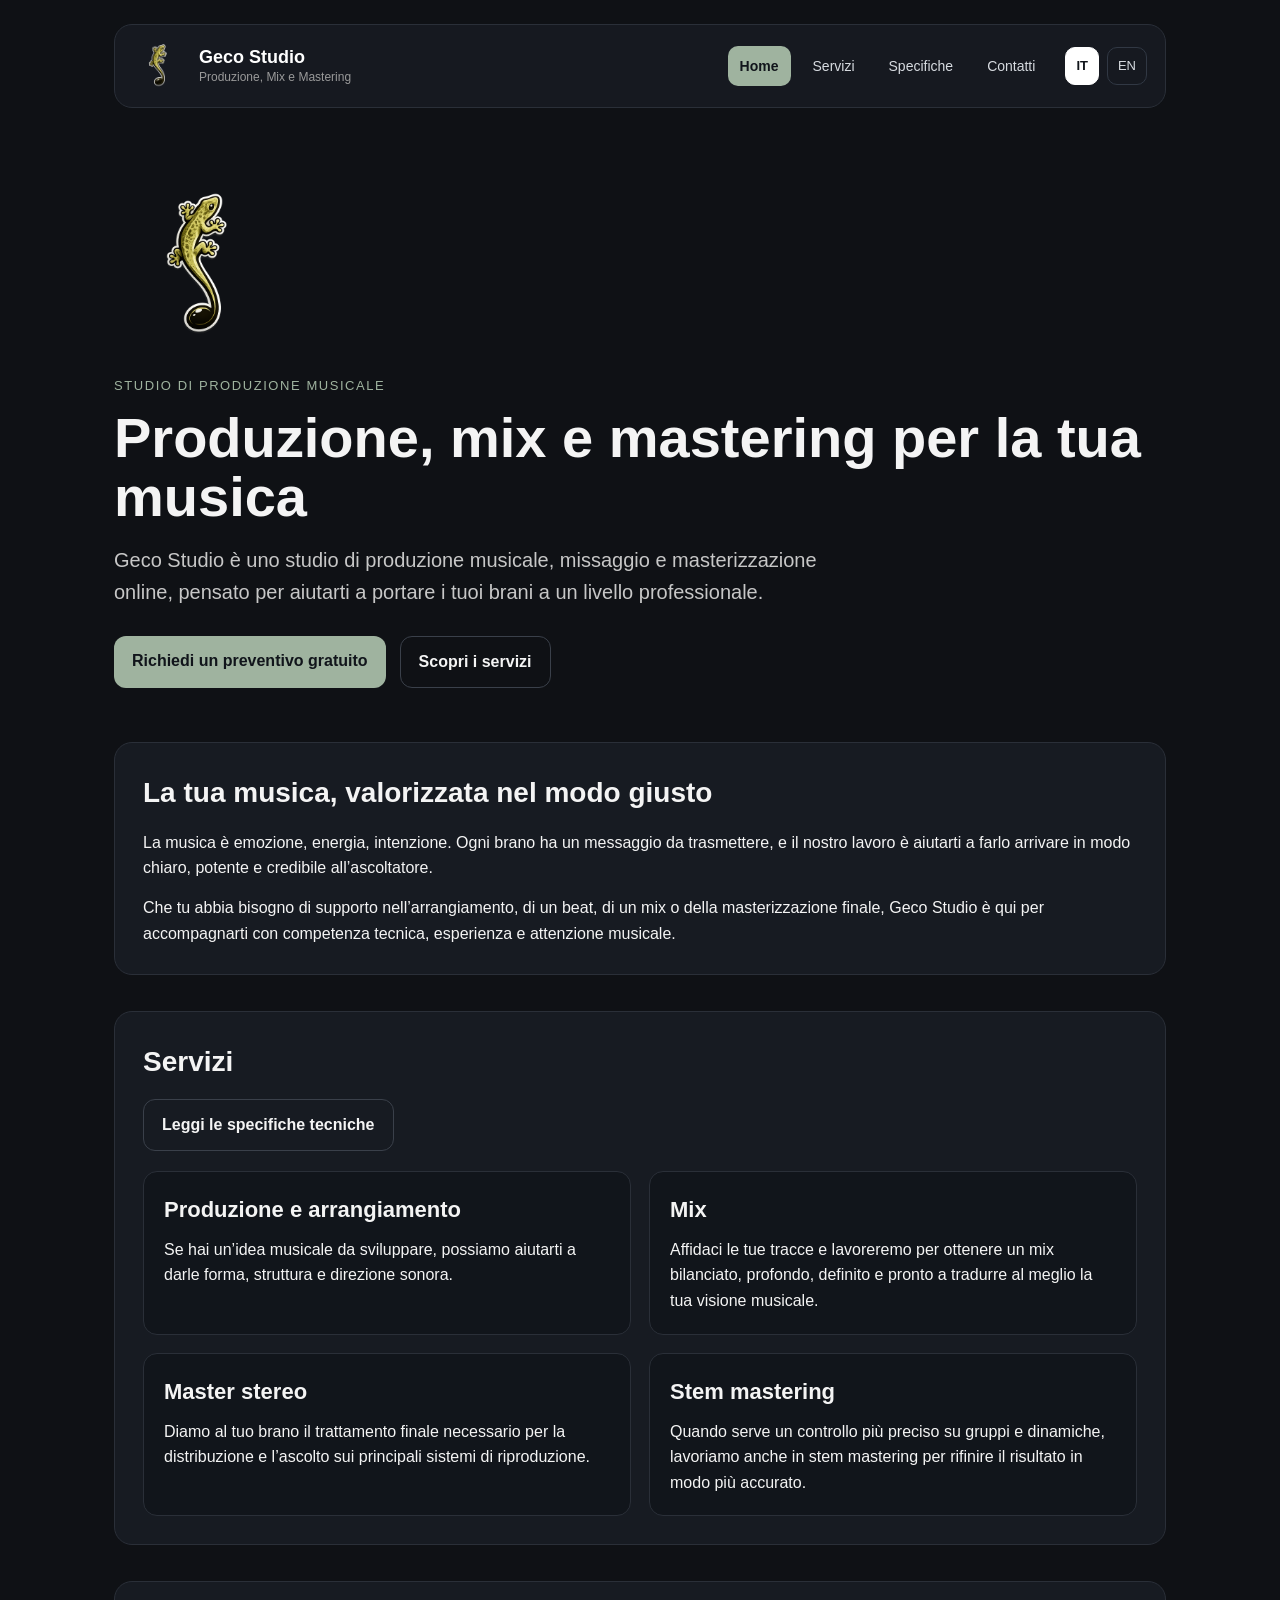
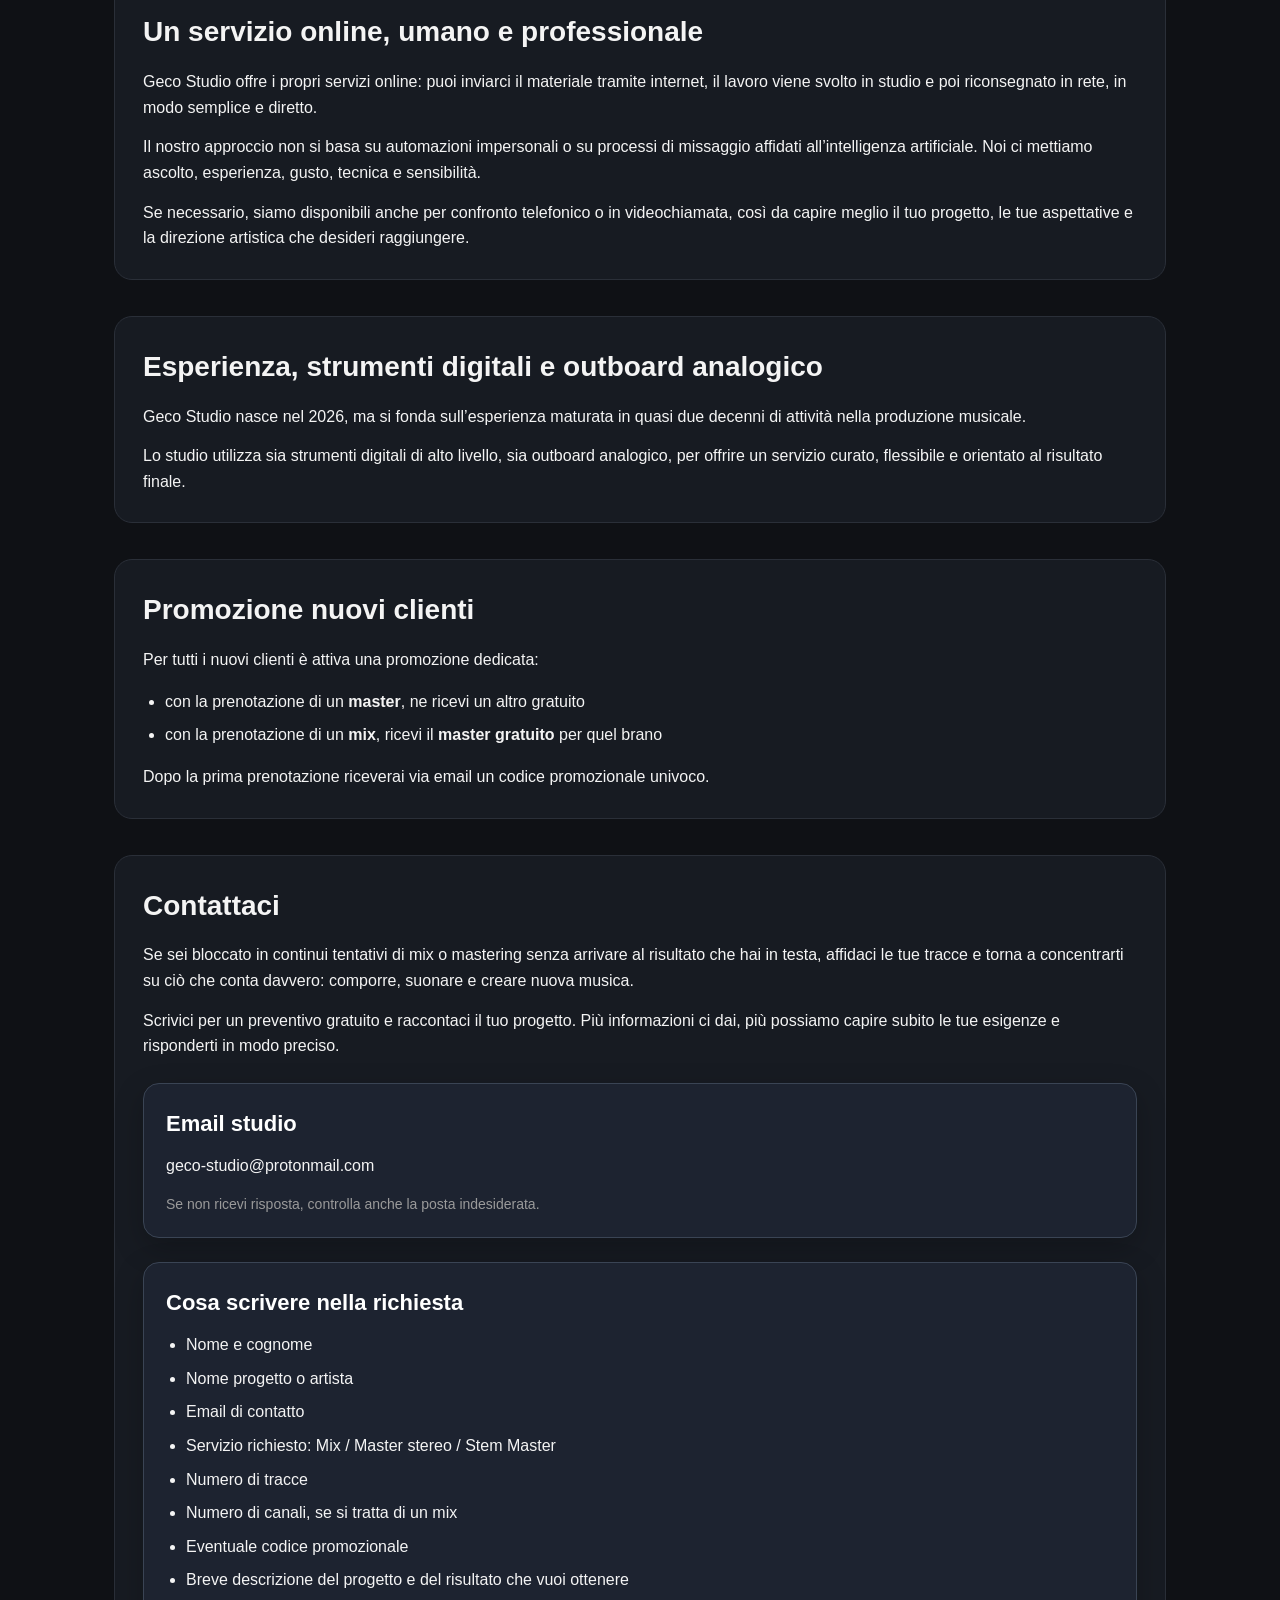
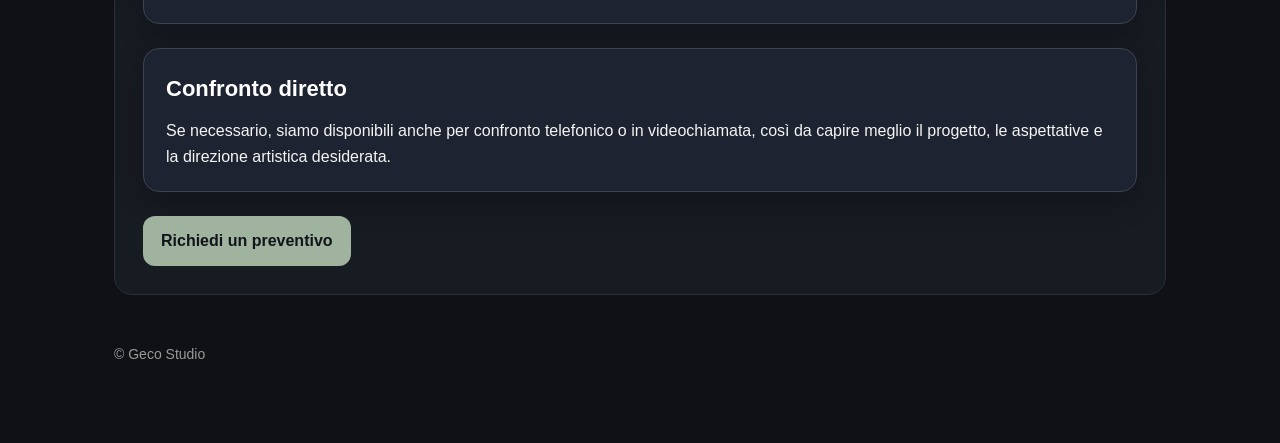
==== index.html @ 2e0013a9 "Refactor header and hero section in index.html" ====
<!DOCTYPE html>
<html lang="it">
<head>
  <meta charset="UTF-8">
  <meta name="viewport" content="width=device-width, initial-scale=1.0">
  <title>Geco Studio | Produzione, Mix e Mastering</title>
  <meta name="description" content="Geco Studio è uno studio di produzione musicale, mix e mastering online. Supporto professionale per artisti, producer e progetti audio.">
  <meta name="robots" content="index, follow">
  <link rel="stylesheet" href="style.css">
  <link rel="icon" type="image/png" href="images/favicon.png">
</head>
<body>
  <main class="wrap">
    <header class="site-header">
      <div class="topbar">
        <a href="index.html" class="brand">
          <img src="images/logo.png" alt="Logo Geco Studio" class="brand-logo">
          <div class="brand-text">
            <span class="brand-title">Geco Studio</span>
            <span class="brand-subtitle">Produzione, Mix e Mastering</span>
          </div>
        </a>

        <div class="nav-area">
          <nav class="main-nav">
            <a href="index.html" class="nav-link active">Home</a>
            <a href="servizi.html" class="nav-link">Servizi</a>
            <a href="specifiche.html" class="nav-link">Specifiche</a>
            <a href="index.html#contatti" class="nav-link">Contatti</a>
          </nav>

          <div class="lang-switch">
            <a href="index.html" class="lang-link active">IT</a>
            <a href="index-en.html" class="lang-link">EN</a>
          </div>
        </div>
      </div>
    </header>

    <section class="hero">
      <img src="images/logo.png" alt="Logo Geco Studio" class="logo">
      <p class="eyebrow">Studio di produzione musicale</p>
      <h1>Produzione, mix e mastering per la tua musica</h1>
      <p class="subtitle">
        Geco Studio è uno studio di produzione musicale, missaggio e masterizzazione online,
        pensato per aiutarti a portare i tuoi brani a un livello professionale.
      </p>

      <div class="hero-buttons">
        <a href="#contatti" class="button button-primary">Richiedi un preventivo gratuito</a>
        <a href="servizi.html" class="button button-secondary">Scopri i servizi</a>
      </div>
    </section>

    <section class="card">
      <h2>La tua musica, valorizzata nel modo giusto</h2>
      <p>
        La musica è emozione, energia, intenzione. Ogni brano ha un messaggio da trasmettere,
        e il nostro lavoro è aiutarti a farlo arrivare in modo chiaro, potente e credibile all’ascoltatore.
      </p>
      <p>
        Che tu abbia bisogno di supporto nell’arrangiamento, di un beat, di un mix o della masterizzazione finale,
        Geco Studio è qui per accompagnarti con competenza tecnica, esperienza e attenzione musicale.
      </p>
    </section>

    <section class="card" id="servizi">
      <h2>Servizi</h2>
      <p><a href="specifiche.html" class="button button-secondary">Leggi le specifiche tecniche</a></p>

      <div class="service-list">
        <div class="service-item">
          <h3>Produzione e arrangiamento</h3>
          <p>
            Se hai un’idea musicale da sviluppare, possiamo aiutarti a darle forma,
            struttura e direzione sonora.
          </p>
        </div>

        <div class="service-item">
          <h3>Mix</h3>
          <p>
            Affidaci le tue tracce e lavoreremo per ottenere un mix bilanciato, profondo,
            definito e pronto a tradurre al meglio la tua visione musicale.
          </p>
        </div>

        <div class="service-item">
          <h3>Master stereo</h3>
          <p>
            Diamo al tuo brano il trattamento finale necessario per la distribuzione
            e l’ascolto sui principali sistemi di riproduzione.
          </p>
        </div>

        <div class="service-item">
          <h3>Stem mastering</h3>
          <p>
            Quando serve un controllo più preciso su gruppi e dinamiche,
            lavoriamo anche in stem mastering per rifinire il risultato in modo più accurato.
          </p>
        </div>
      </div>
    </section>

    <section class="card">
      <h2>Un servizio online, umano e professionale</h2>
      <p>
        Geco Studio offre i propri servizi online: puoi inviarci il materiale tramite internet,
        il lavoro viene svolto in studio e poi riconsegnato in rete, in modo semplice e diretto.
      </p>
      <p>
        Il nostro approccio non si basa su automazioni impersonali o su processi di missaggio affidati
        all’intelligenza artificiale. Noi ci mettiamo ascolto, esperienza, gusto, tecnica e sensibilità.
      </p>
      <p>
        Se necessario, siamo disponibili anche per confronto telefonico o in videochiamata,
        così da capire meglio il tuo progetto, le tue aspettative e la direzione artistica che desideri raggiungere.
      </p>
    </section>

    <section class="card">
      <h2>Esperienza, strumenti digitali e outboard analogico</h2>
      <p>
        Geco Studio nasce nel 2026, ma si fonda sull’esperienza maturata in quasi due decenni
        di attività nella produzione musicale.
      </p>
      <p>
        Lo studio utilizza sia strumenti digitali di alto livello, sia outboard analogico,
        per offrire un servizio curato, flessibile e orientato al risultato finale.
      </p>
    </section>

    <section class="card promo">
      <h2>Promozione nuovi clienti</h2>
      <p>Per tutti i nuovi clienti è attiva una promozione dedicata:</p>
      <ul>
        <li>con la prenotazione di un <strong>master</strong>, ne ricevi un altro gratuito</li>
        <li>con la prenotazione di un <strong>mix</strong>, ricevi il <strong>master gratuito</strong> per quel brano</li>
      </ul>
      <p>Dopo la prima prenotazione riceverai via email un codice promozionale univoco.</p>
    </section>

    <section class="card" id="contatti">
      <h2>Contattaci</h2>

      <p>
        Se sei bloccato in continui tentativi di mix o mastering senza arrivare al risultato che hai in testa,
        affidaci le tue tracce e torna a concentrarti su ciò che conta davvero: comporre, suonare e creare nuova musica.
      </p>

      <p>
        Scrivici per un preventivo gratuito e raccontaci il tuo progetto. Più informazioni ci dai,
        più possiamo capire subito le tue esigenze e risponderti in modo preciso.
      </p>

      <div class="contact-box">
        <h3>Email studio</h3>
        <p><a href="mailto:geco-studio@protonmail.com">geco-studio@protonmail.com</a></p>
        <p class="contact-note">Se non ricevi risposta, controlla anche la posta indesiderata.</p>
      </div>

      <div class="contact-box">
        <h3>Cosa scrivere nella richiesta</h3>
        <ul class="contact-list">
          <li>Nome e cognome</li>
          <li>Nome progetto o artista</li>
          <li>Email di contatto</li>
          <li>Servizio richiesto: Mix / Master stereo / Stem Master</li>
          <li>Numero di tracce</li>
          <li>Numero di canali, se si tratta di un mix</li>
          <li>Eventuale codice promozionale</li>
          <li>Breve descrizione del progetto e del risultato che vuoi ottenere</li>
        </ul>
      </div>

      <div class="contact-box">
        <h3>Confronto diretto</h3>
        <p>
          Se necessario, siamo disponibili anche per confronto telefonico o in videochiamata,
          così da capire meglio il progetto, le aspettative e la direzione artistica desiderata.
        </p>
      </div>

      <div class="contact-actions">
        <a href="mailto:geco-studio@protonmail.com?subject=Richiesta%20preventivo%20-%20Geco%20Studio" class="button button-primary">
          Richiedi un preventivo
        </a>
      </div>
    </section>

    <footer class="footer">
      <p>© Geco Studio</p>
    </footer>
  </main>
</body>
</html>
---- style.css ----
* {
  box-sizing: border-box;
}

html, body {
  margin: 0;
  padding: 0;
}

body {
  background: #0f1115;
  color: #f4f4f4;
  font-family: Arial, Helvetica, sans-serif;
  line-height: 1.6;
}

a {
  color: inherit;
  text-decoration: none;
}

.wrap {
  max-width: 1100px;
  margin: 0 auto;
  padding: 24px 24px 64px;
}

.site-header {
  position: sticky;
  top: 0;
  z-index: 20;
  margin-bottom: 28px;
  padding: 14px 18px;
  border: 1px solid #2a2f38;
  border-radius: 18px;
  background: rgba(23, 27, 34, 0.92);
  backdrop-filter: blur(10px);
}

.topbar {
  display: flex;
  align-items: center;
  justify-content: space-between;
  gap: 18px;
}

.brand {
  display: flex;
  align-items: center;
  gap: 12px;
  min-width: 0;
}

.brand-logo {
  width: 54px;
  height: auto;
  display: block;
  flex-shrink: 0;
}

.brand-text {
  display: flex;
  flex-direction: column;
  gap: 2px;
}

.brand-title {
  font-size: 18px;
  font-weight: bold;
  color: #ffffff;
  line-height: 1.1;
}

.brand-subtitle {
  font-size: 12px;
  color: #9a9a9a;
  line-height: 1.2;
}

.nav-area {
  display: flex;
  align-items: center;
  gap: 18px;
  flex-wrap: wrap;
  justify-content: flex-end;
}

.main-nav {
  display: flex;
  align-items: center;
  gap: 10px;
  flex-wrap: wrap;
}

.nav-link {
  display: inline-block;
  padding: 9px 12px;
  border-radius: 10px;
  color: #d7dbe0;
  font-size: 14px;
}

.nav-link:hover {
  background: #202632;
  color: #ffffff;
}

.nav-link.active {
  background: #9fb39f;
  color: #11151b;
  font-weight: bold;
}

.lang-switch {
  display: flex;
  align-items: center;
  gap: 8px;
}

.lang-link {
  display: inline-block;
  padding: 8px 10px;
  border-radius: 10px;
  border: 1px solid #313844;
  font-size: 13px;
  color: #d7dbe0;
}

.lang-link:hover {
  background: #202632;
  color: #ffffff;
}

.lang-link.active {
  background: #ffffff;
  color: #11151b;
  border-color: #ffffff;
  font-weight: bold;
}

.logo {
  display: block;
  width: 180px;
  max-width: 100%;
  height: auto;
  margin: 0 0 20px;
}

.hero {
  padding: 40px 0 18px;
}

.eyebrow {
  margin: 0 0 12px;
  font-size: 13px;
  letter-spacing: 0.12em;
  text-transform: uppercase;
  color: #9fb39f;
}

h1 {
  margin: 0;
  font-size: 56px;
  line-height: 1.05;
}

.subtitle {
  max-width: 720px;
  margin-top: 18px;
  font-size: 20px;
  color: #c7c7c7;
}

.hero-buttons {
  display: flex;
  flex-wrap: wrap;
  gap: 14px;
  margin-top: 28px;
}

.button {
  display: inline-block;
  padding: 12px 18px;
  border-radius: 12px;
  font-weight: bold;
  transition: opacity 0.2s ease, transform 0.2s ease;
}

.button:hover {
  opacity: 0.95;
  transform: translateY(-1px);
}

.button-primary {
  background: #9fb39f;
  color: #11151b;
}

.button-secondary {
  background: transparent;
  color: #f4f4f4;
  border: 1px solid #3a404a;
}

.card {
  margin-top: 36px;
  padding: 28px;
  border: 1px solid #2a2f38;
  border-radius: 18px;
  background: #171b22;
}

.card h2 {
  margin-top: 0;
  margin-bottom: 14px;
  font-size: 28px;
}

.card p {
  margin: 0 0 14px;
}

.card p:last-child {
  margin-bottom: 0;
}

.service-list {
  display: grid;
  grid-template-columns: repeat(2, minmax(0, 1fr));
  gap: 18px;
  margin-top: 20px;
}

.service-item {
  padding: 20px;
  border-radius: 14px;
  background: #11151b;
  border: 1px solid #2a2f38;
}

.service-item h3 {
  margin-top: 0;
  margin-bottom: 10px;
  font-size: 22px;
}

.promo ul {
  margin: 16px 0;
  padding-left: 22px;
}

.promo li {
  margin-bottom: 8px;
}

.contact-box {
  margin-top: 24px;
  padding: 22px;
  border-radius: 16px;
  background: #1d2330;
  border: 1px solid #3a4454;
  box-shadow: 0 10px 30px rgba(0, 0, 0, 0.22);
}

.contact-box h3 {
  margin-top: 0;
  margin-bottom: 12px;
  font-size: 22px;
  color: #ffffff;
}

.contact-note {
  color: #9a9a9a;
  font-size: 14px;
}

.contact-list {
  margin: 0;
  padding-left: 20px;
}

.contact-list li {
  margin-bottom: 8px;
}

.contact-actions {
  margin-top: 24px;
}

.footer {
  margin-top: 48px;
  font-size: 14px;
  color: #9a9a9a;
}

@media (max-width: 900px) {
  .topbar {
    flex-direction: column;
    align-items: flex-start;
  }

  .nav-area {
    width: 100%;
    justify-content: space-between;
  }

  .service-list {
    grid-template-columns: 1fr;
  }

  h1 {
    font-size: 42px;
  }

  .subtitle {
    font-size: 18px;
  }
}

@media (max-width: 700px) {
  .wrap {
    padding: 18px 18px 48px;
  }

  .site-header {
    padding: 14px;
  }

  .nav-area {
    flex-direction: column;
    align-items: flex-start;
    gap: 12px;
  }

  .main-nav,
  .lang-switch {
    width: 100%;
  }

  .main-nav {
    gap: 8px;
  }

  .lang-switch {
    gap: 8px;
  }

  .logo {
    width: 140px;
  }

  .hero {
    padding: 28px 0 16px;
  }

  h1 {
    font-size: 38px;
  }

  .card {
    padding: 22px;
  }

  .card h2 {
    font-size: 24px;
  }
}
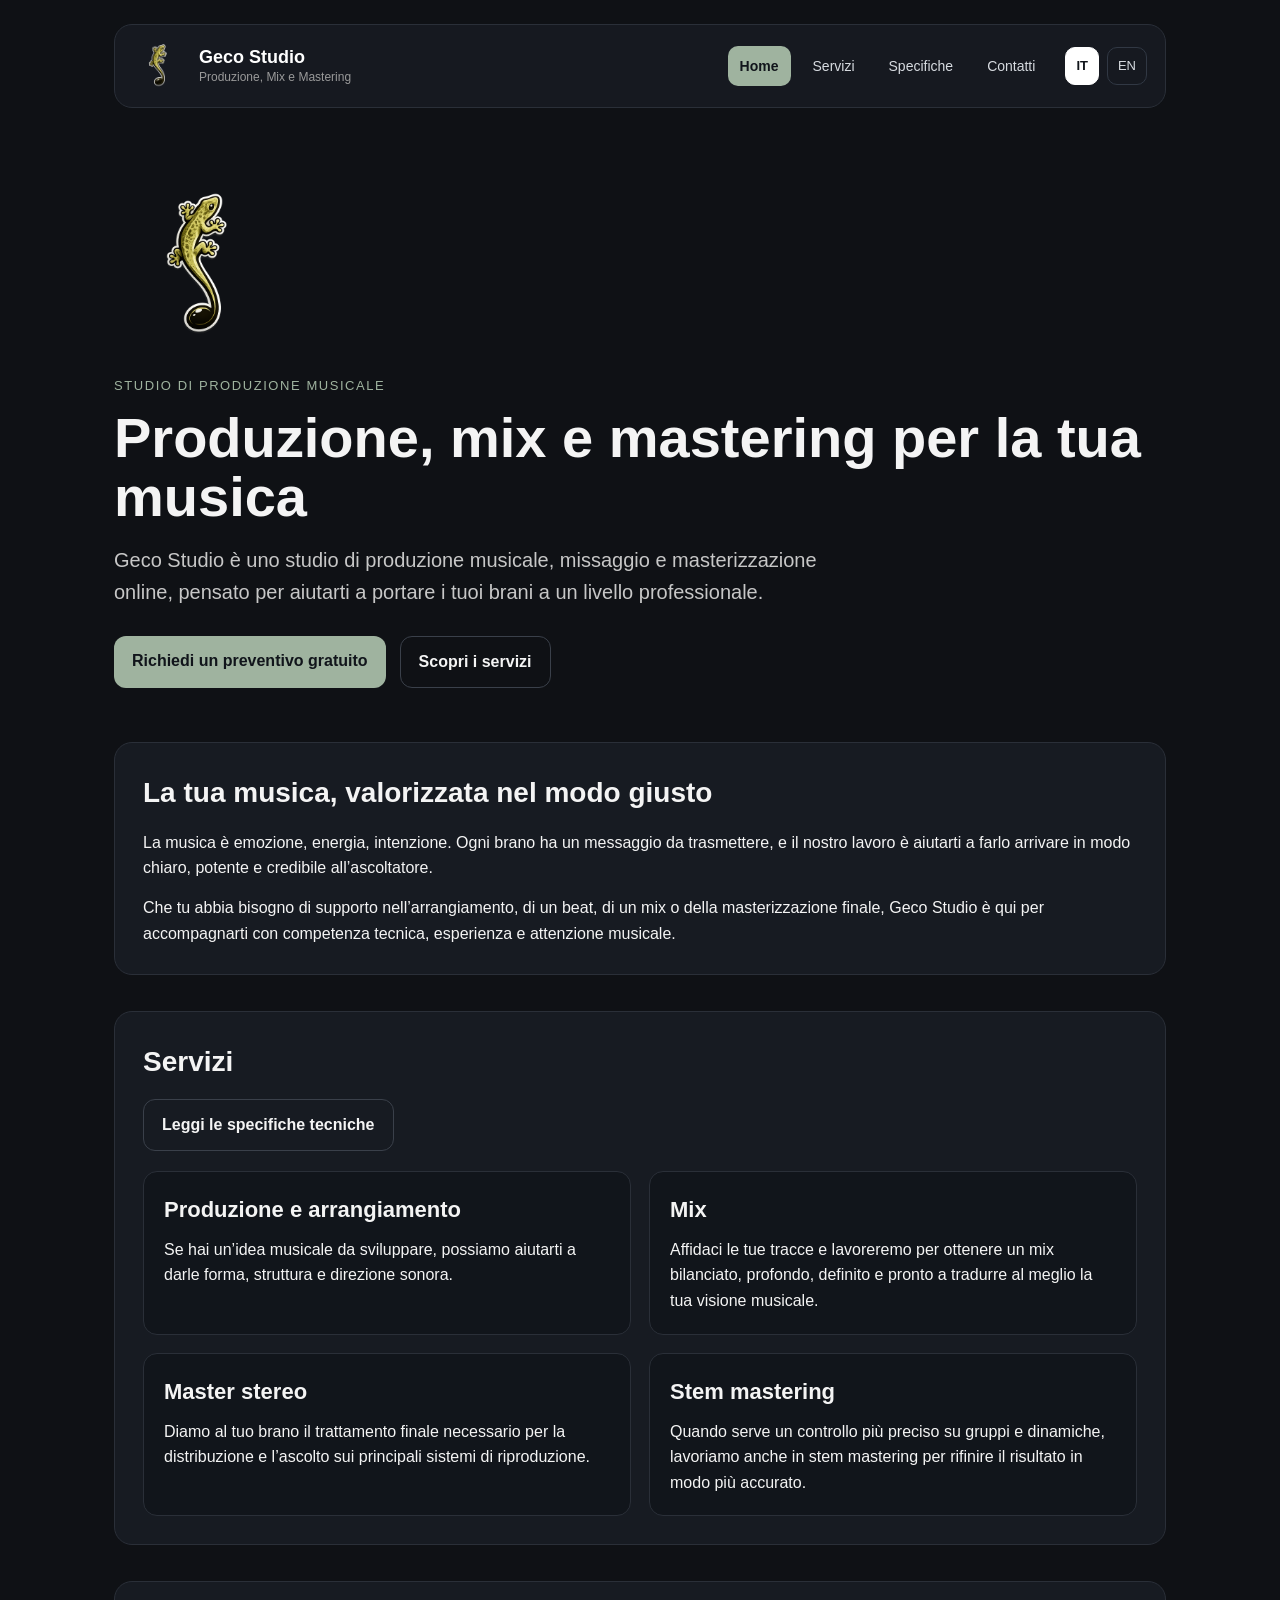
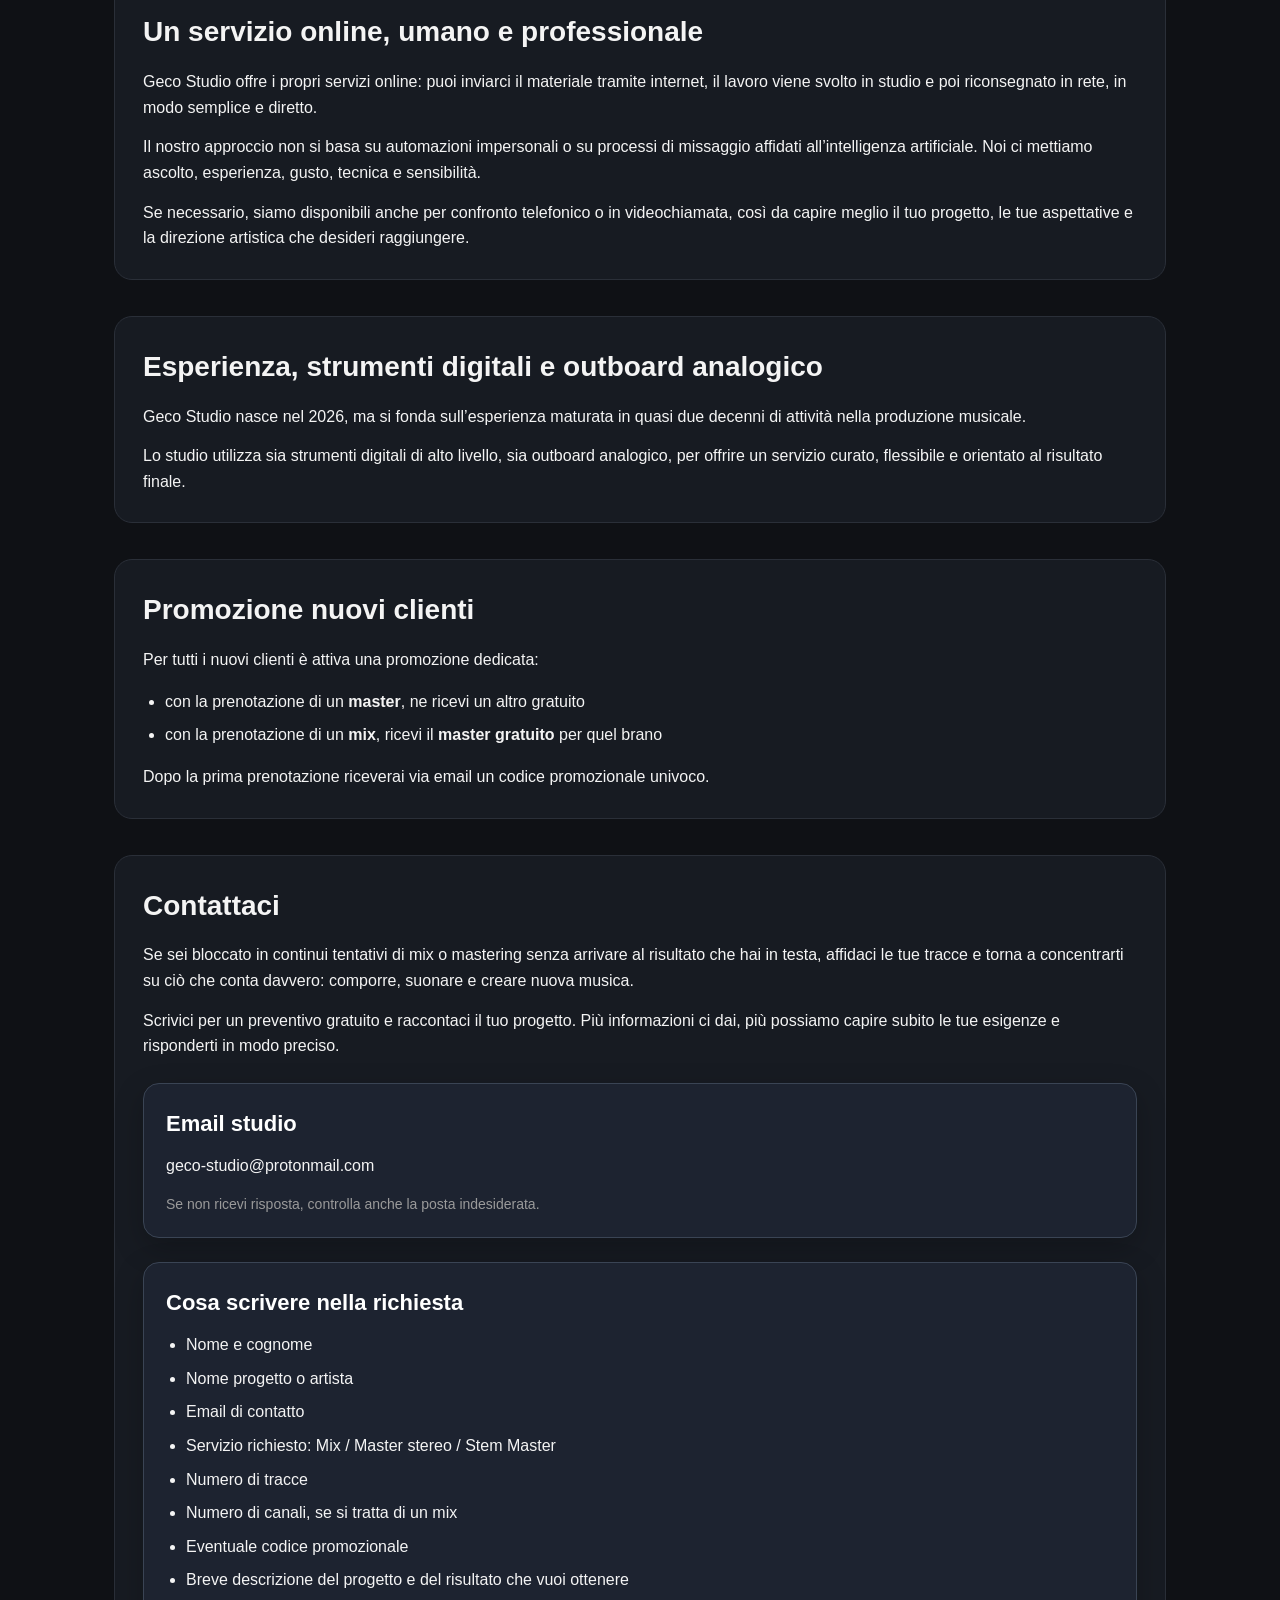
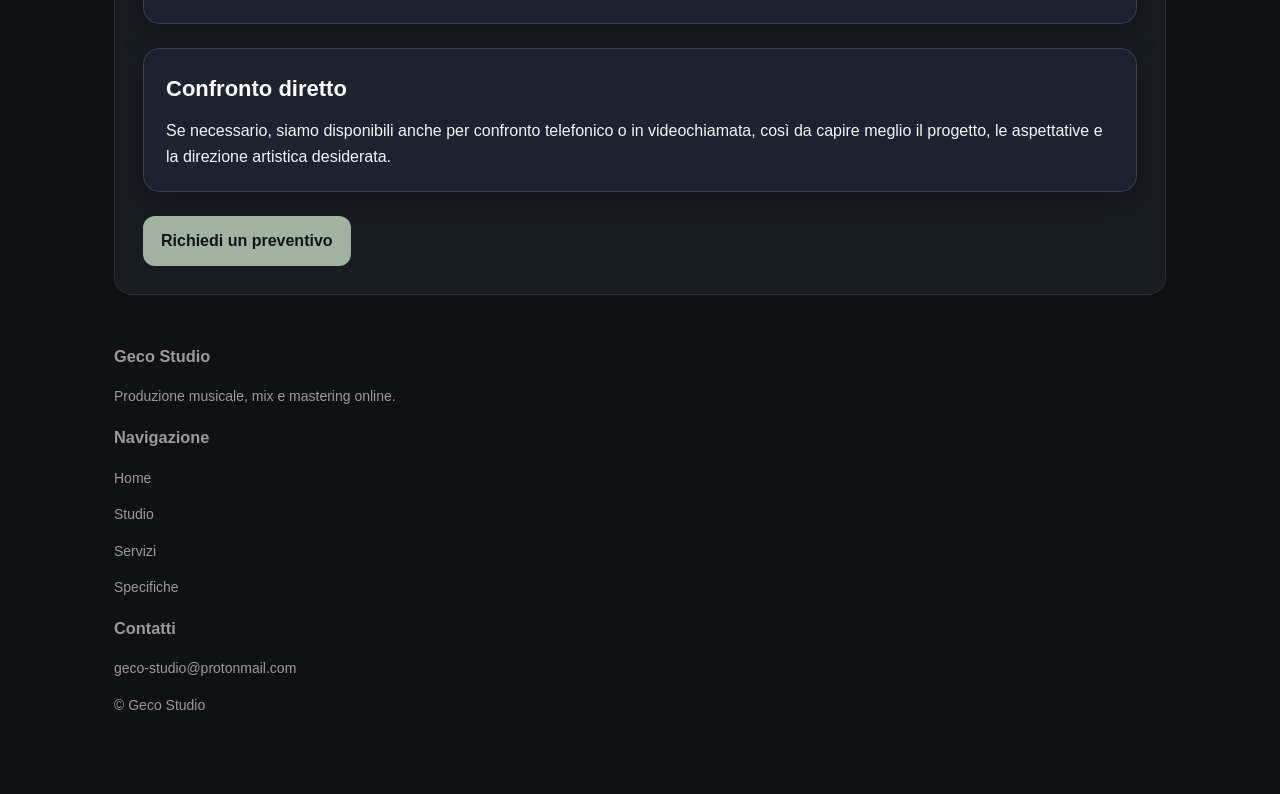
==== commit 75cc56d3: "Extend footer with additional information and links" ====
--- a/index.html
+++ b/index.html
@@ -189,9 +189,29 @@
       </div>
     </section>
 
-    <footer class="footer">
-      <p>© Geco Studio</p>
-    </footer>
+   <footer class="footer footer-extended">
+  <div class="footer-grid">
+    <div>
+      <h3>Geco Studio</h3>
+      <p>Produzione musicale, mix e mastering online.</p>
+    </div>
+
+    <div>
+      <h3>Navigazione</h3>
+      <p><a href="index.html">Home</a></p>
+      <p><a href="studio.html">Studio</a></p>
+      <p><a href="servizi.html">Servizi</a></p>
+      <p><a href="specifiche.html">Specifiche</a></p>
+    </div>
+
+    <div>
+      <h3>Contatti</h3>
+      <p><a href="mailto:geco-studio@protonmail.com">geco-studio@protonmail.com</a></p>
+    </div>
+  </div>
+
+  <p class="footer-copy">© Geco Studio</p>
+</footer>
   </main>
 </body>
 </html>
--- a/style.css
+++ b/style.css
@@ -364,4 +364,38 @@
   .card h2 {
     font-size: 24px;
   }
-}
+
+  .footer-extended {
+  margin-top: 56px;
+  padding-top: 28px;
+  border-top: 1px solid #2a2f38;
+}
+
+.footer-grid {
+  display: grid;
+  grid-template-columns: repeat(3, minmax(0, 1fr));
+  gap: 24px;
+}
+
+.footer-grid h3 {
+  margin-top: 0;
+  margin-bottom: 10px;
+  font-size: 18px;
+  color: #ffffff;
+}
+
+.footer-grid p {
+  margin: 0 0 8px;
+}
+
+.footer-copy {
+  margin-top: 28px;
+  color: #9a9a9a;
+}
+
+@media (max-width: 800px) {
+  .footer-grid {
+    grid-template-columns: 1fr;
+    gap: 18px;
+  }
+}
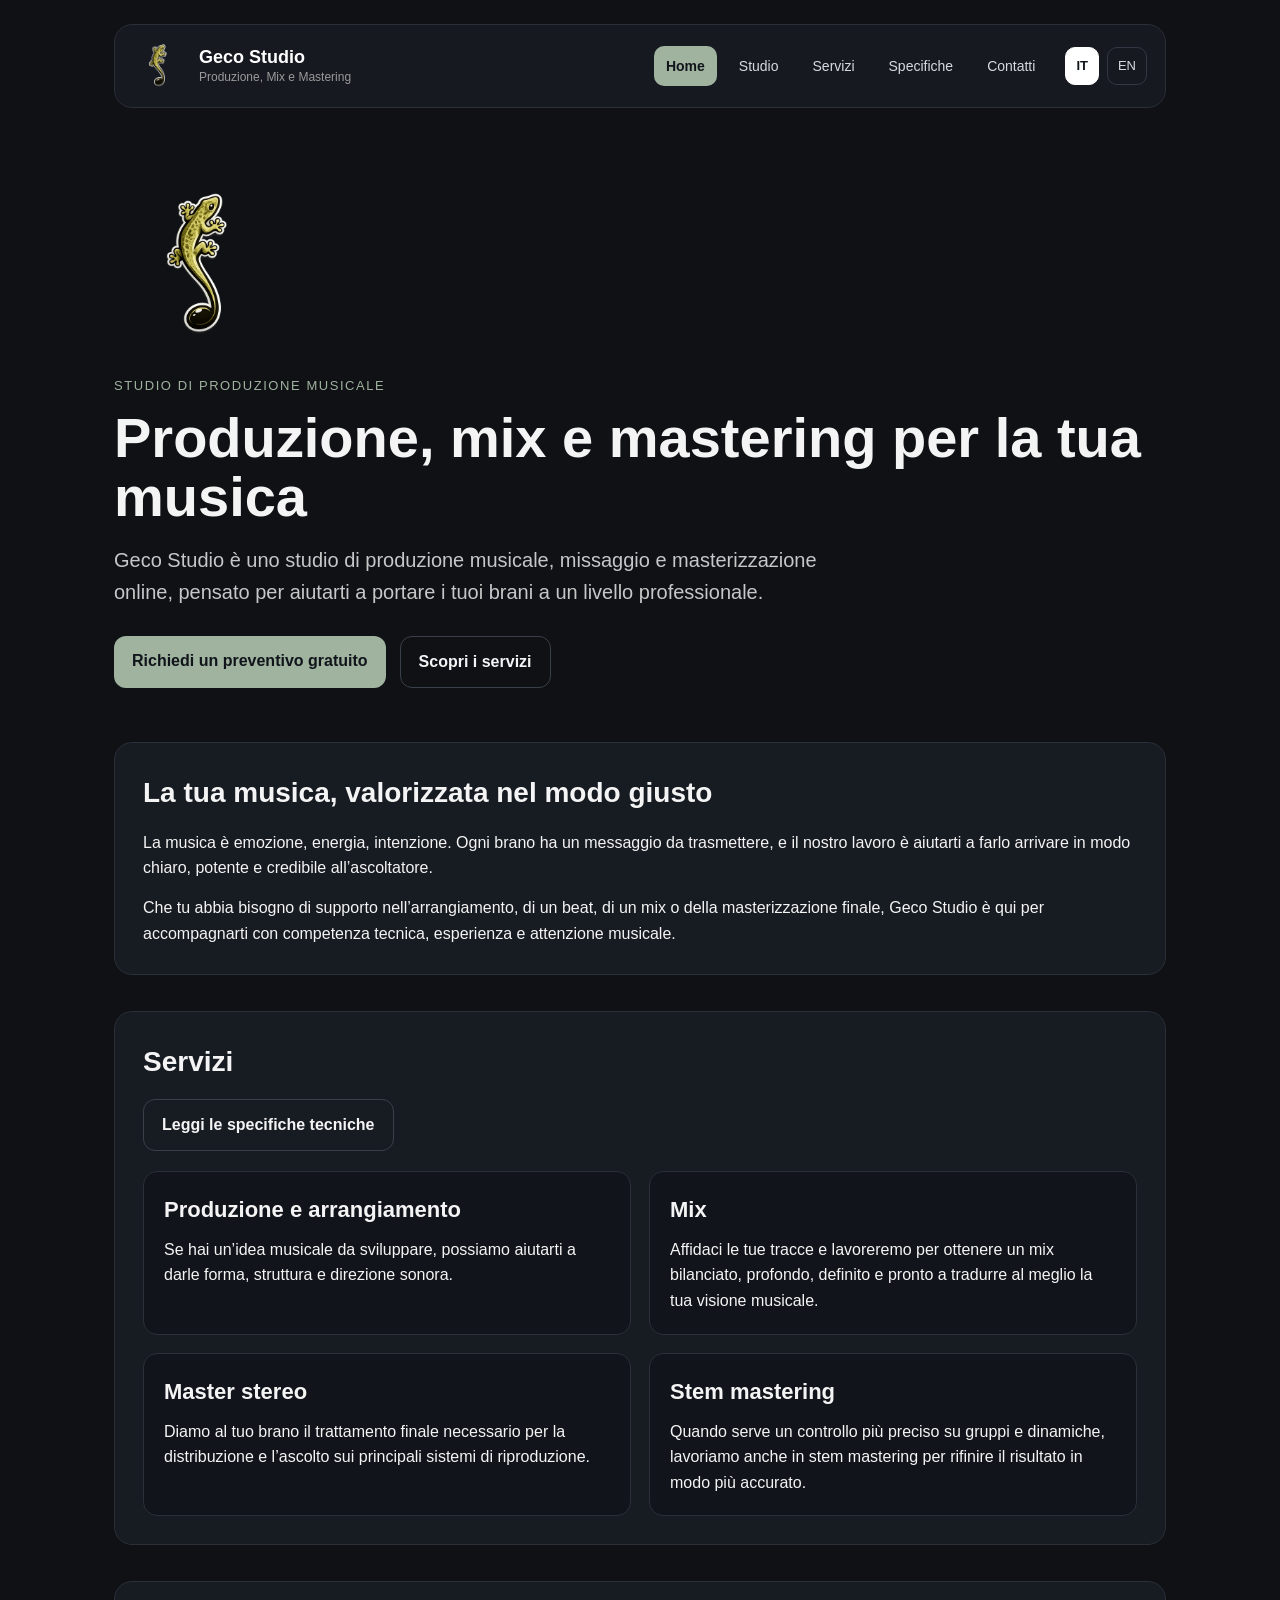
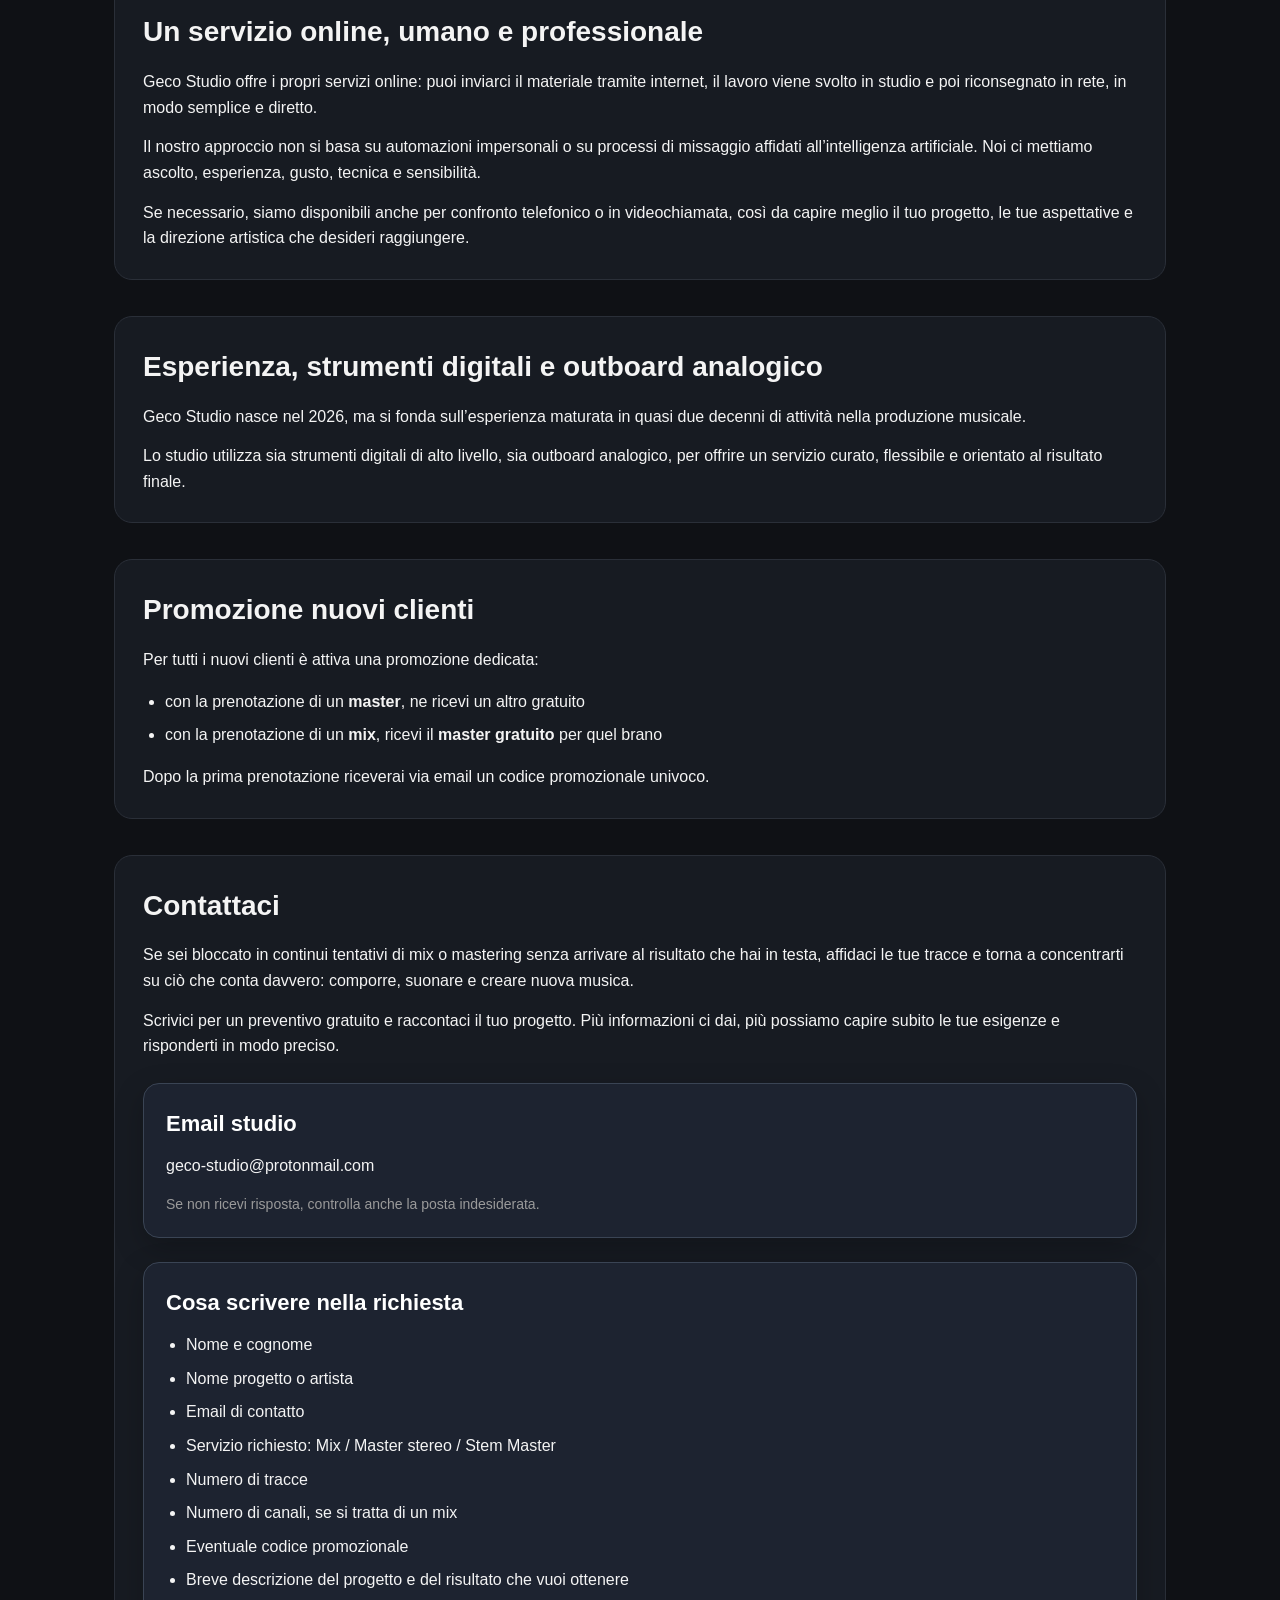
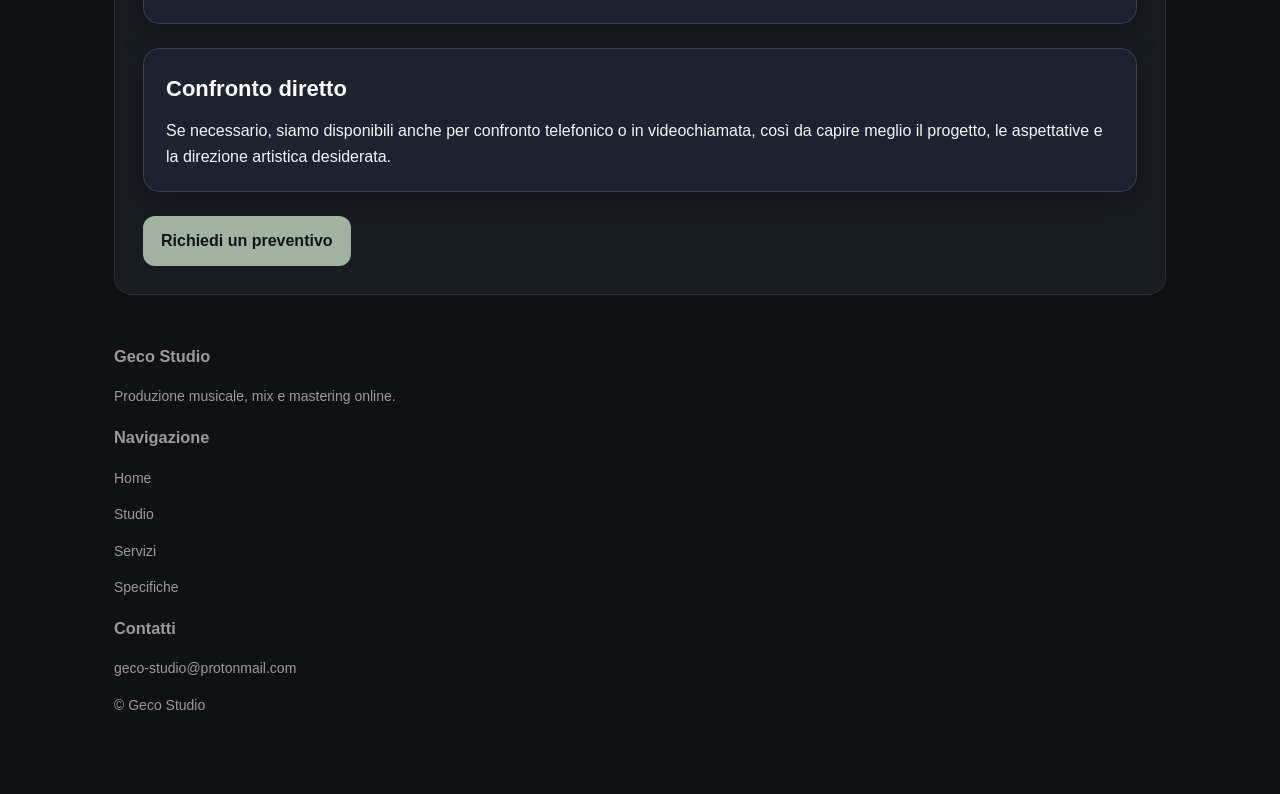
==== commit 130a7bd5: "Update navigation links in index.html" ====
--- a/index.html
+++ b/index.html
@@ -23,11 +23,12 @@
 
         <div class="nav-area">
           <nav class="main-nav">
-            <a href="index.html" class="nav-link active">Home</a>
-            <a href="servizi.html" class="nav-link">Servizi</a>
-            <a href="specifiche.html" class="nav-link">Specifiche</a>
-            <a href="index.html#contatti" class="nav-link">Contatti</a>
-          </nav>
+  <a href="index.html" class="nav-link active">Home</a>
+  <a href="studio.html" class="nav-link">Studio</a>
+  <a href="servizi.html" class="nav-link">Servizi</a>
+  <a href="specifiche.html" class="nav-link">Specifiche</a>
+  <a href="index.html#contatti" class="nav-link">Contatti</a>
+</nav>
 
           <div class="lang-switch">
             <a href="index.html" class="lang-link active">IT</a>
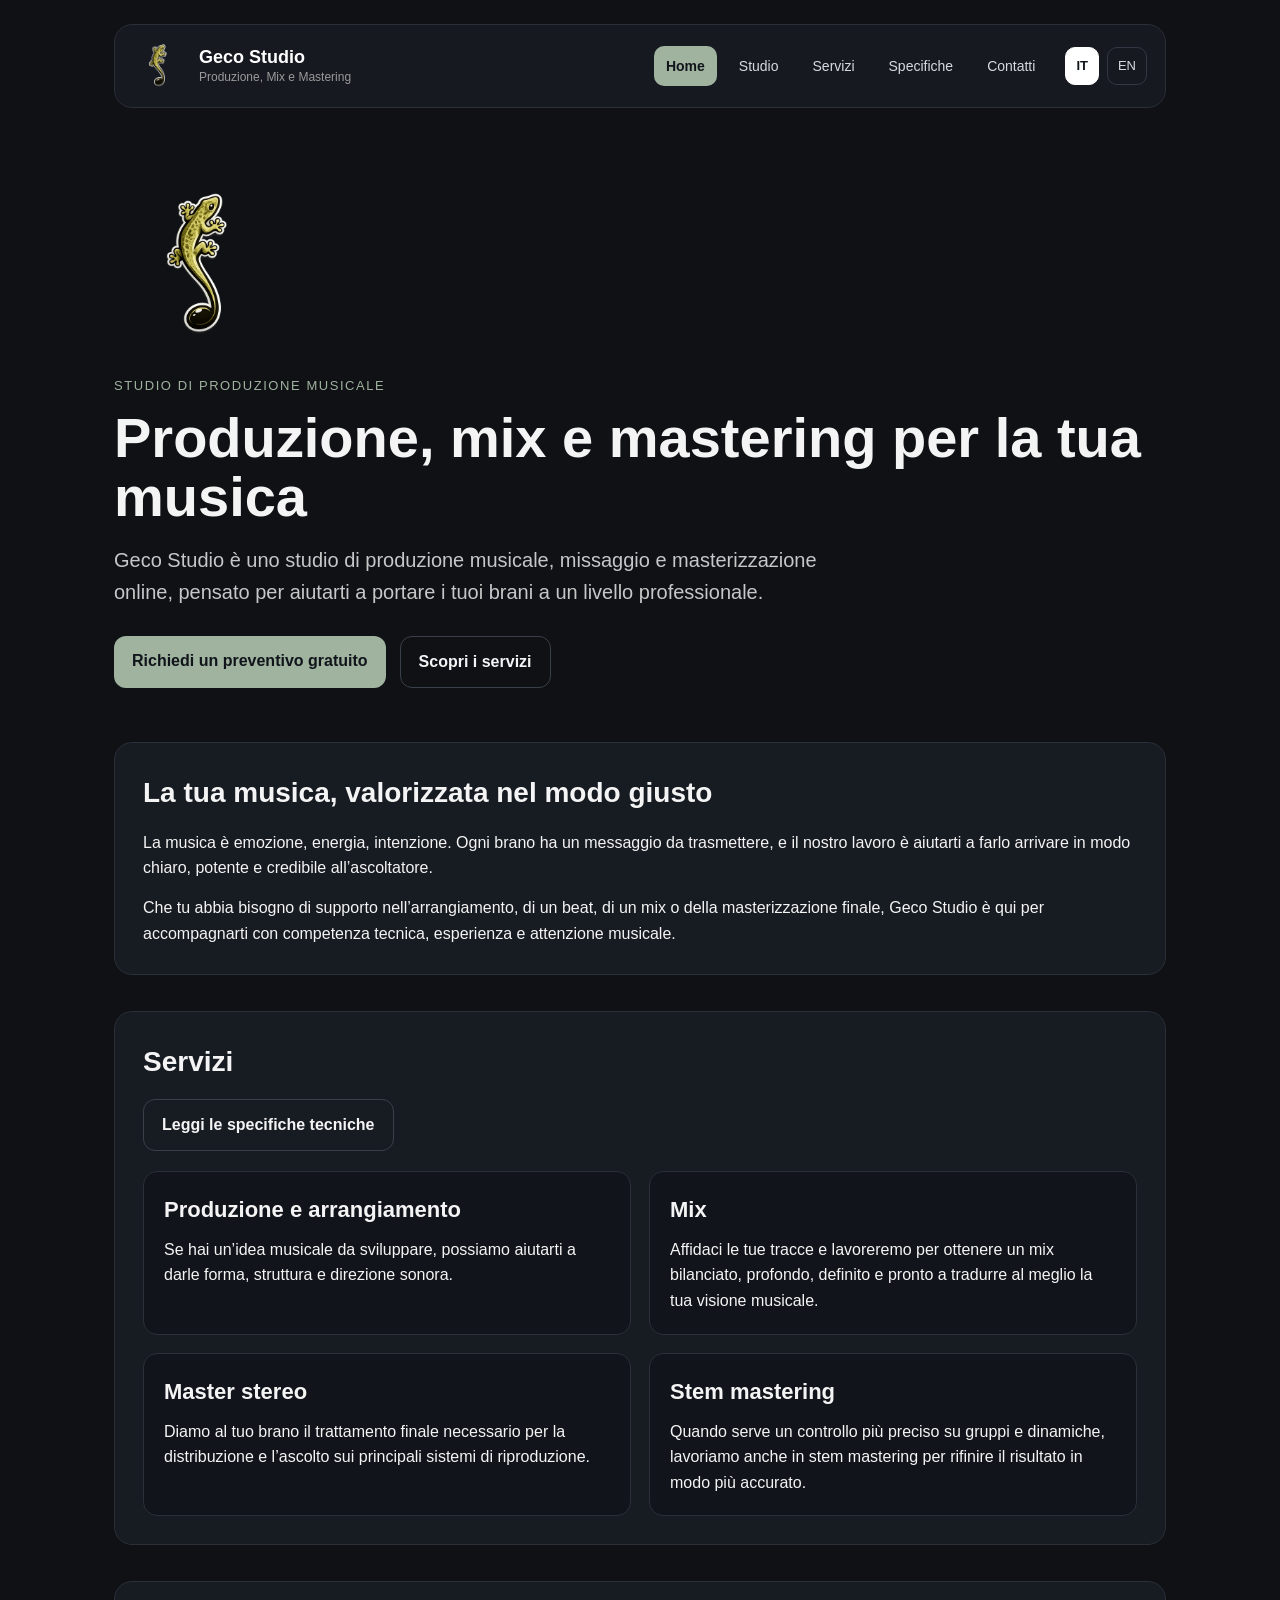
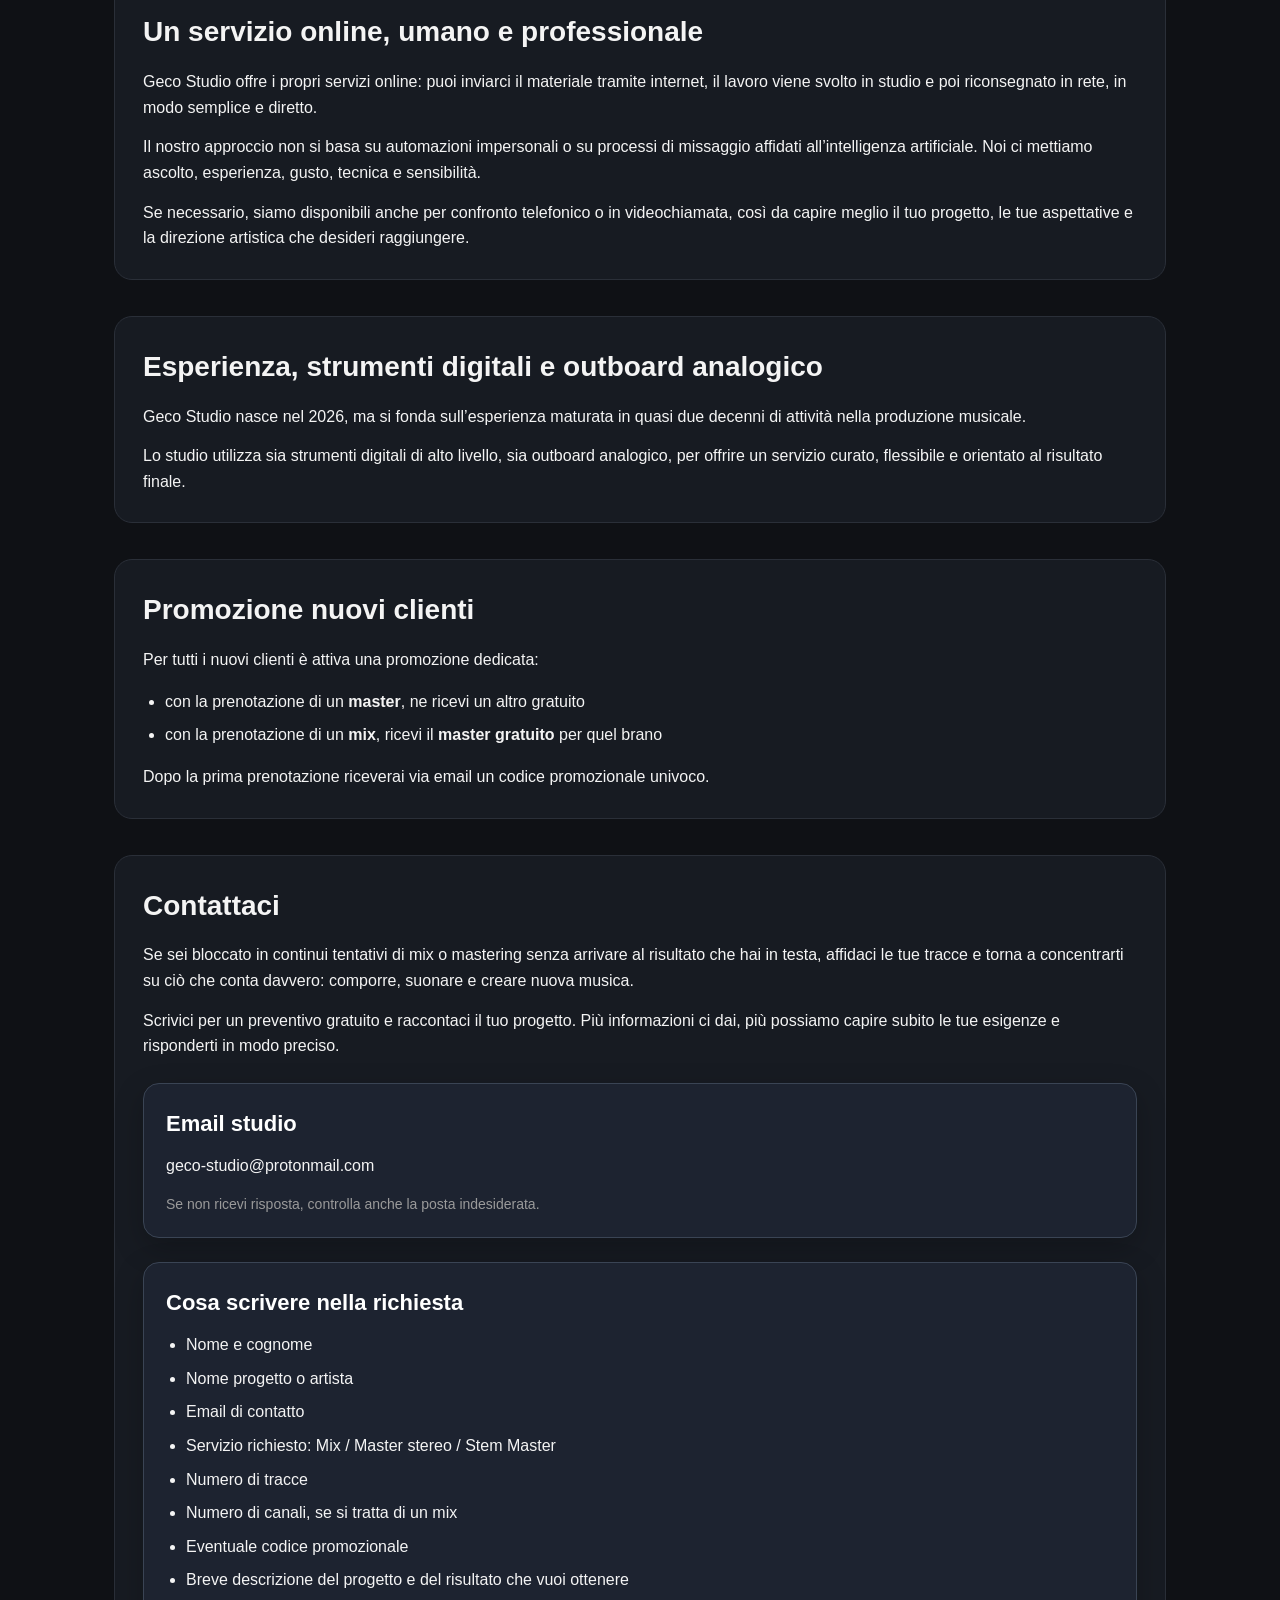
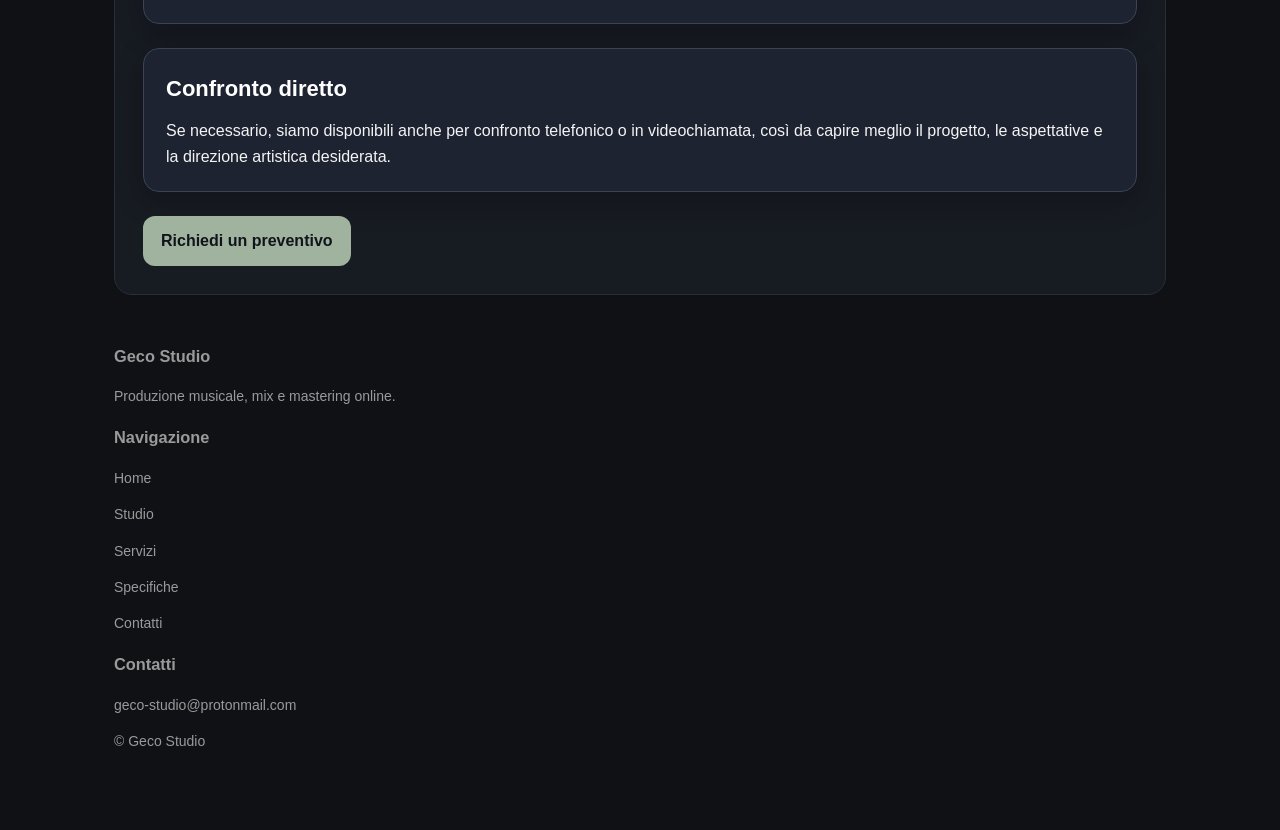
==== commit bba7ca5d: "Add link to 'Contatti' page in index.html" ====
--- a/index.html
+++ b/index.html
@@ -27,7 +27,7 @@
   <a href="studio.html" class="nav-link">Studio</a>
   <a href="servizi.html" class="nav-link">Servizi</a>
   <a href="specifiche.html" class="nav-link">Specifiche</a>
-  <a href="index.html#contatti" class="nav-link">Contatti</a>
+  <a href="contatti.html" class="nav-link">Contatti</a>
 </nav>
 
           <div class="lang-switch">
@@ -203,6 +203,7 @@
       <p><a href="studio.html">Studio</a></p>
       <p><a href="servizi.html">Servizi</a></p>
       <p><a href="specifiche.html">Specifiche</a></p>
+      <p><a href="contatti.html">Contatti</a></p>
     </div>
 
     <div>
--- a/style.css
+++ b/style.css
@@ -398,4 +398,20 @@
     grid-template-columns: 1fr;
     gap: 18px;
   }
-}
+
+  .message-template {
+  margin-top: 14px;
+  padding: 18px;
+  border-radius: 14px;
+  background: #11151b;
+  border: 1px solid #2a2f38;
+}
+
+.message-template p {
+  margin: 0 0 12px;
+}
+
+.message-template p:last-child {
+  margin-bottom: 0;
+}
+}
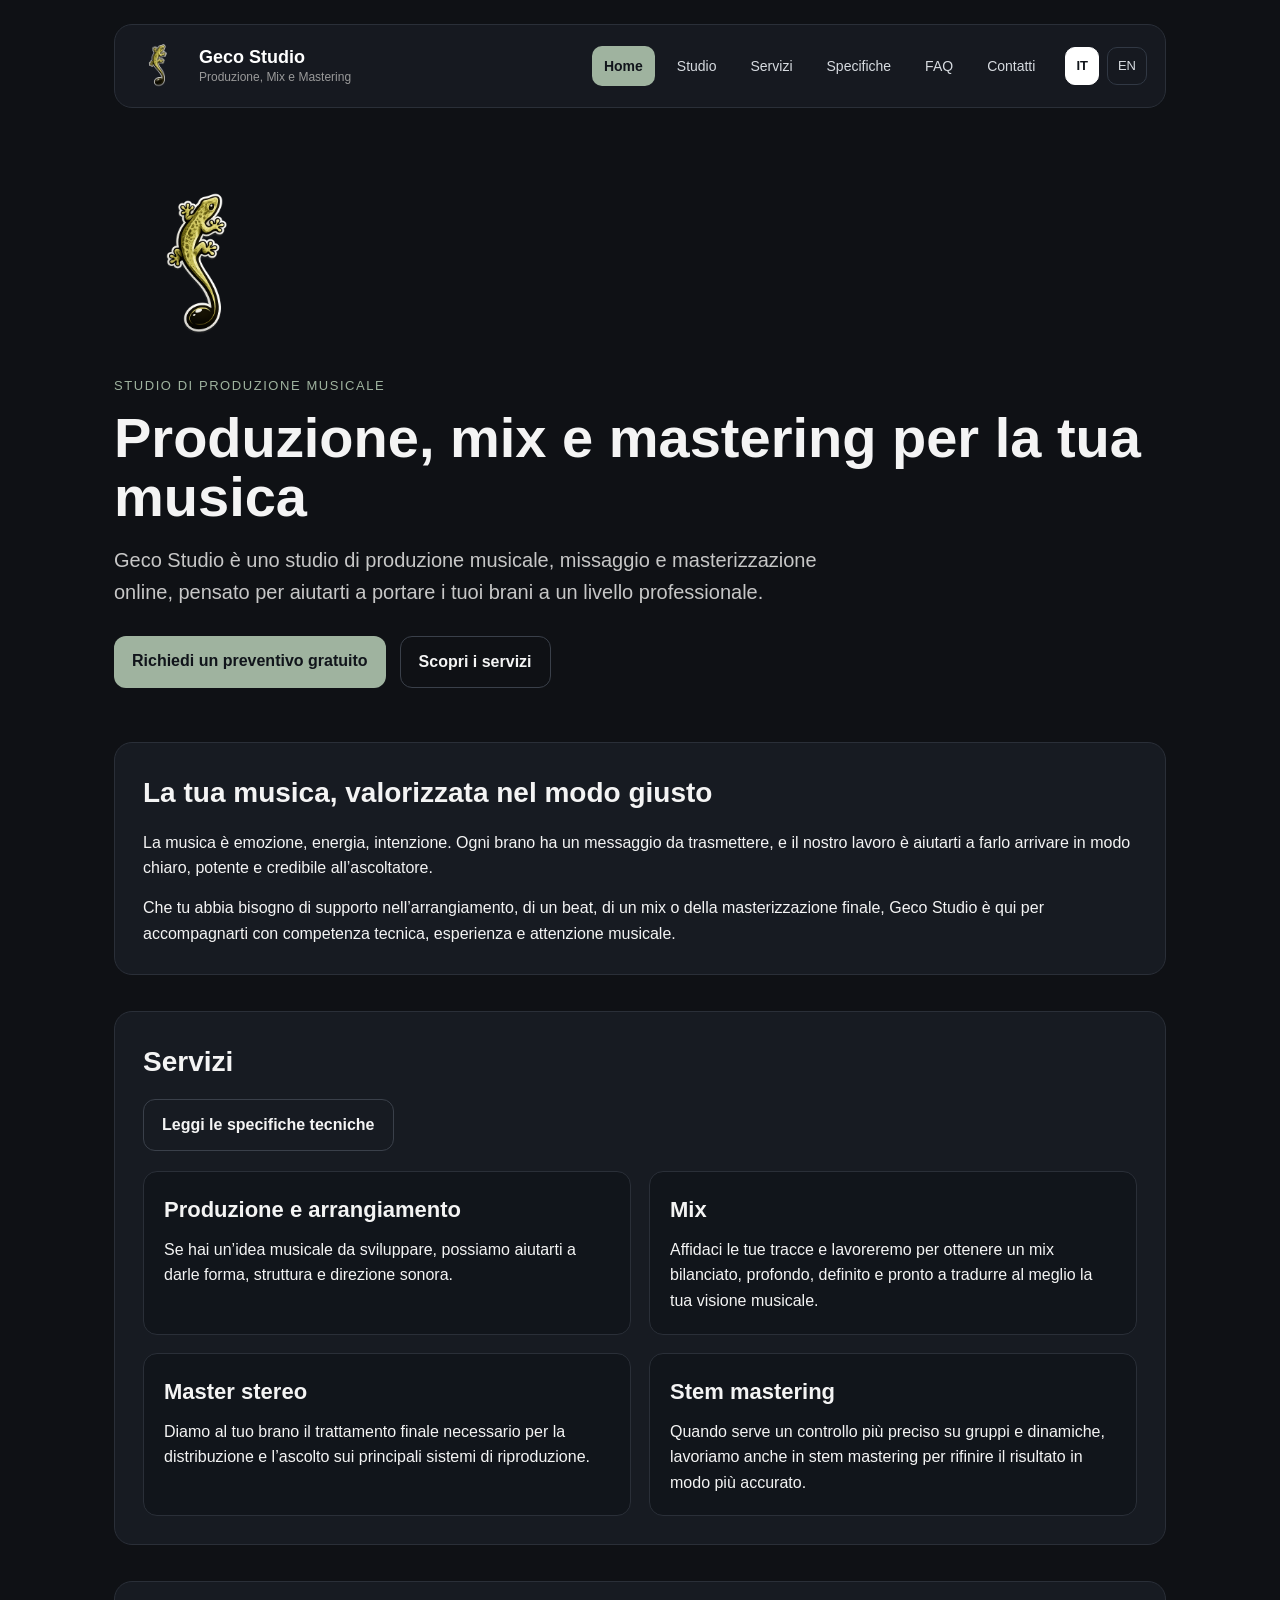
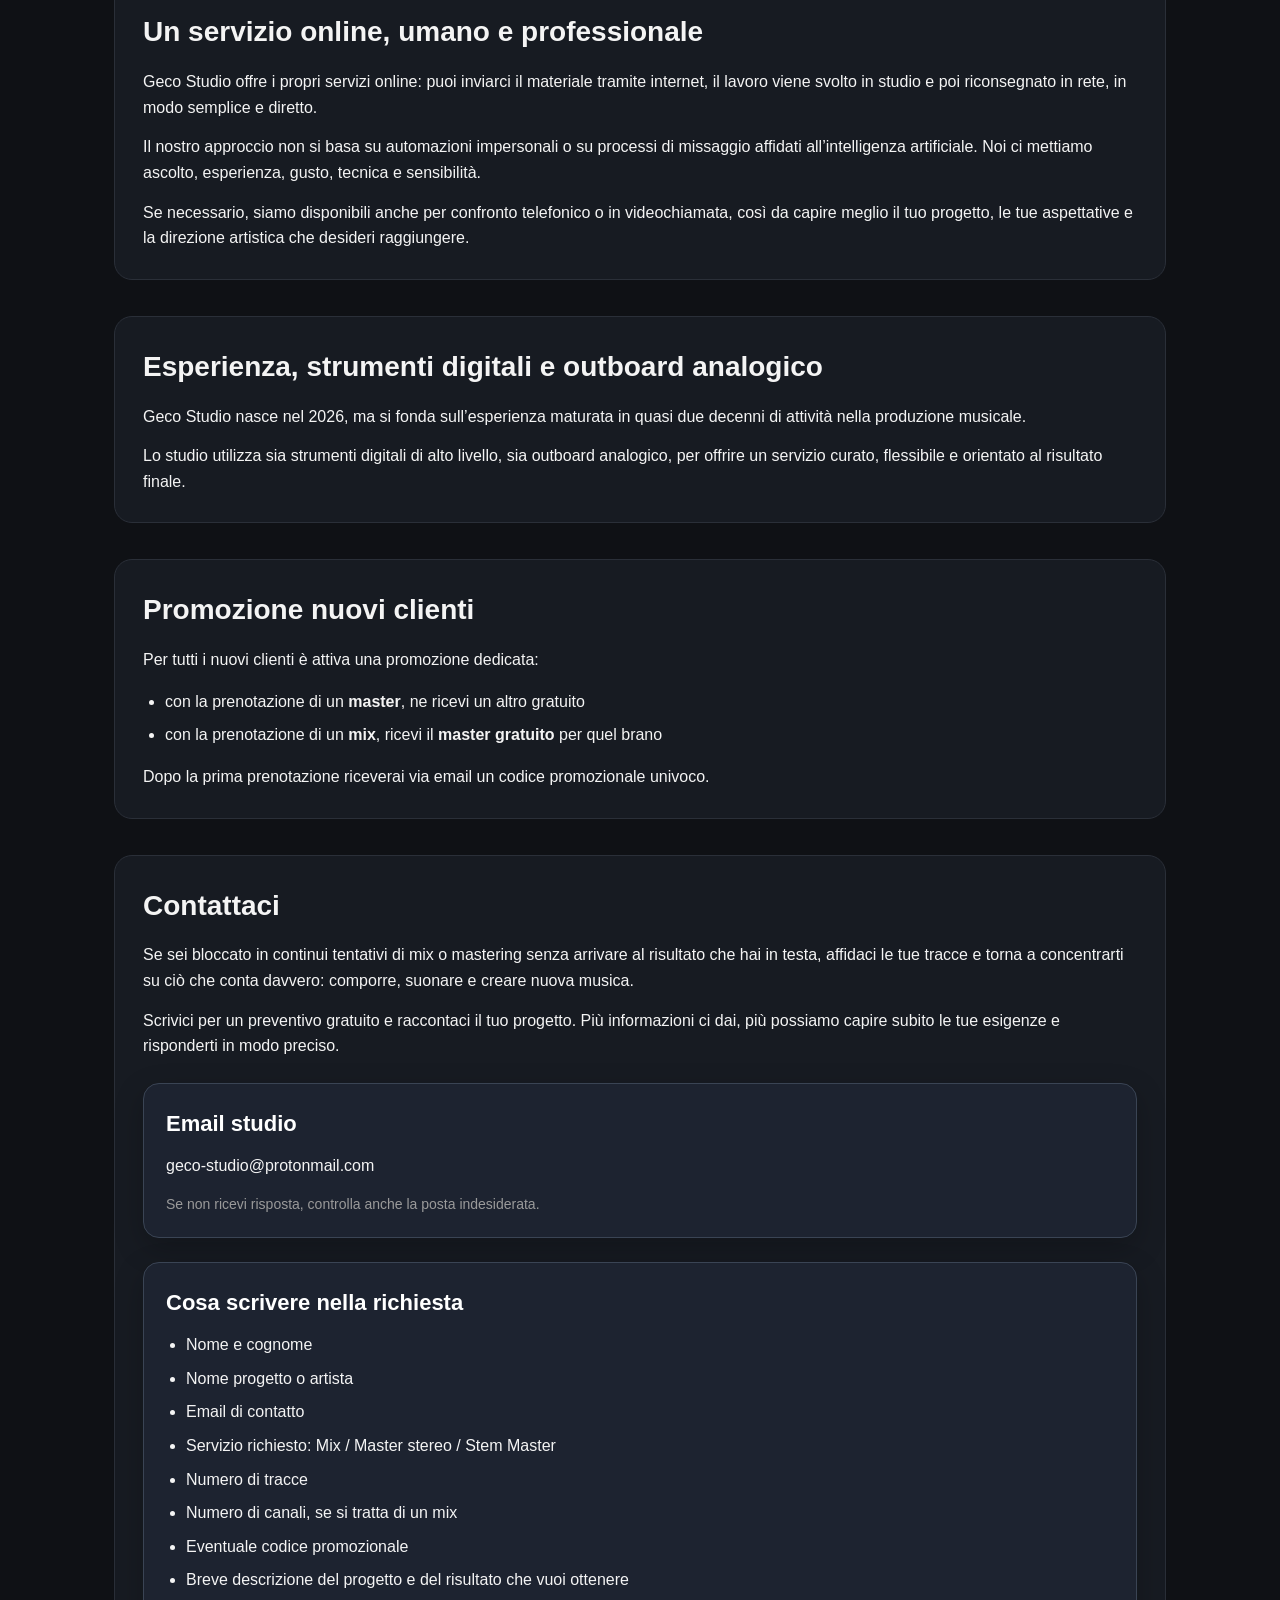
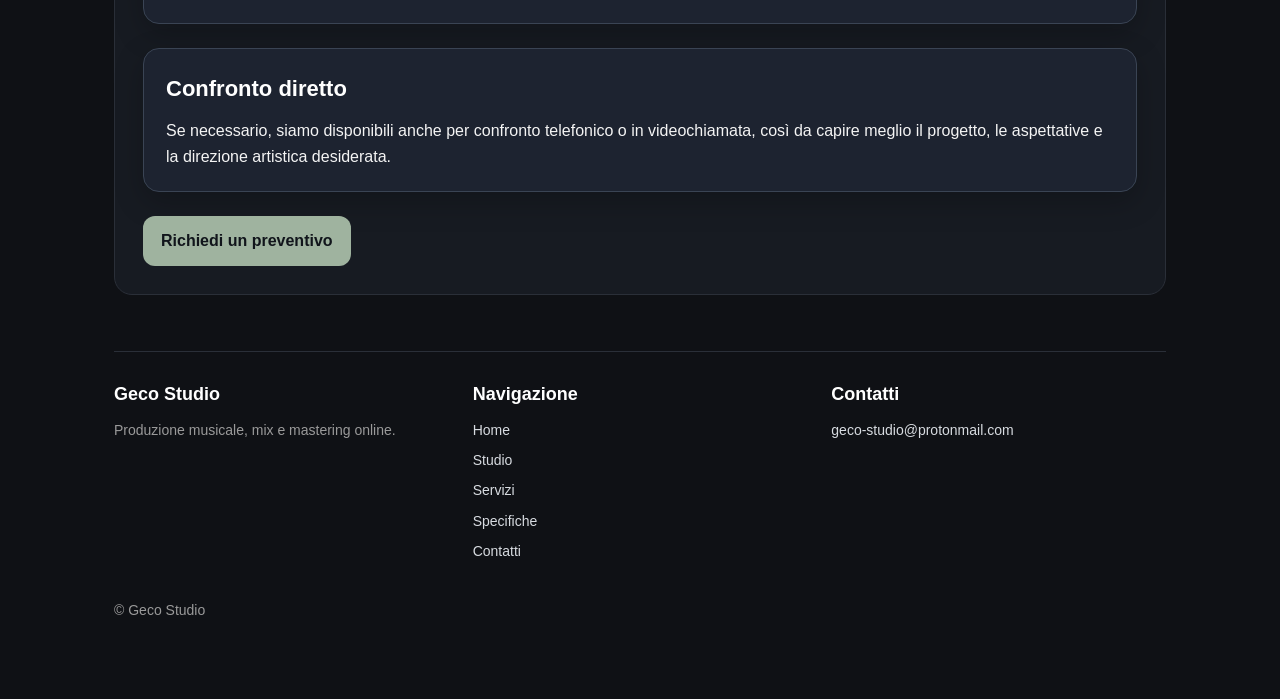
==== commit d84426b2: "Add FAQ link to main navigation Added FAQ link to the main navigation menu." ====
--- a/index.html
+++ b/index.html
@@ -22,11 +22,12 @@
         </a>
 
         <div class="nav-area">
-          <nav class="main-nav">
+         <nav class="main-nav">
   <a href="index.html" class="nav-link active">Home</a>
   <a href="studio.html" class="nav-link">Studio</a>
   <a href="servizi.html" class="nav-link">Servizi</a>
   <a href="specifiche.html" class="nav-link">Specifiche</a>
+  <a href="faq.html" class="nav-link">FAQ</a>
   <a href="contatti.html" class="nav-link">Contatti</a>
 </nav>
 
--- a/style.css
+++ b/style.css
@@ -364,8 +364,9 @@
   .card h2 {
     font-size: 24px;
   }
-
-  .footer-extended {
+}
+
+.footer-extended {
   margin-top: 56px;
   padding-top: 28px;
   border-top: 1px solid #2a2f38;
@@ -377,6 +378,10 @@
   gap: 24px;
 }
 
+.footer-grid > div {
+  min-width: 0;
+}
+
 .footer-grid h3 {
   margin-top: 0;
   margin-bottom: 10px;
@@ -388,6 +393,15 @@
   margin: 0 0 8px;
 }
 
+.footer-grid a {
+  color: #d7dbe0;
+  text-decoration: none;
+}
+
+.footer-grid a:hover {
+  color: #ffffff;
+}
+
 .footer-copy {
   margin-top: 28px;
   color: #9a9a9a;
@@ -398,20 +412,4 @@
     grid-template-columns: 1fr;
     gap: 18px;
   }
-
-  .message-template {
-  margin-top: 14px;
-  padding: 18px;
-  border-radius: 14px;
-  background: #11151b;
-  border: 1px solid #2a2f38;
-}
-
-.message-template p {
-  margin: 0 0 12px;
-}
-
-.message-template p:last-child {
-  margin-bottom: 0;
-}
-}
+}
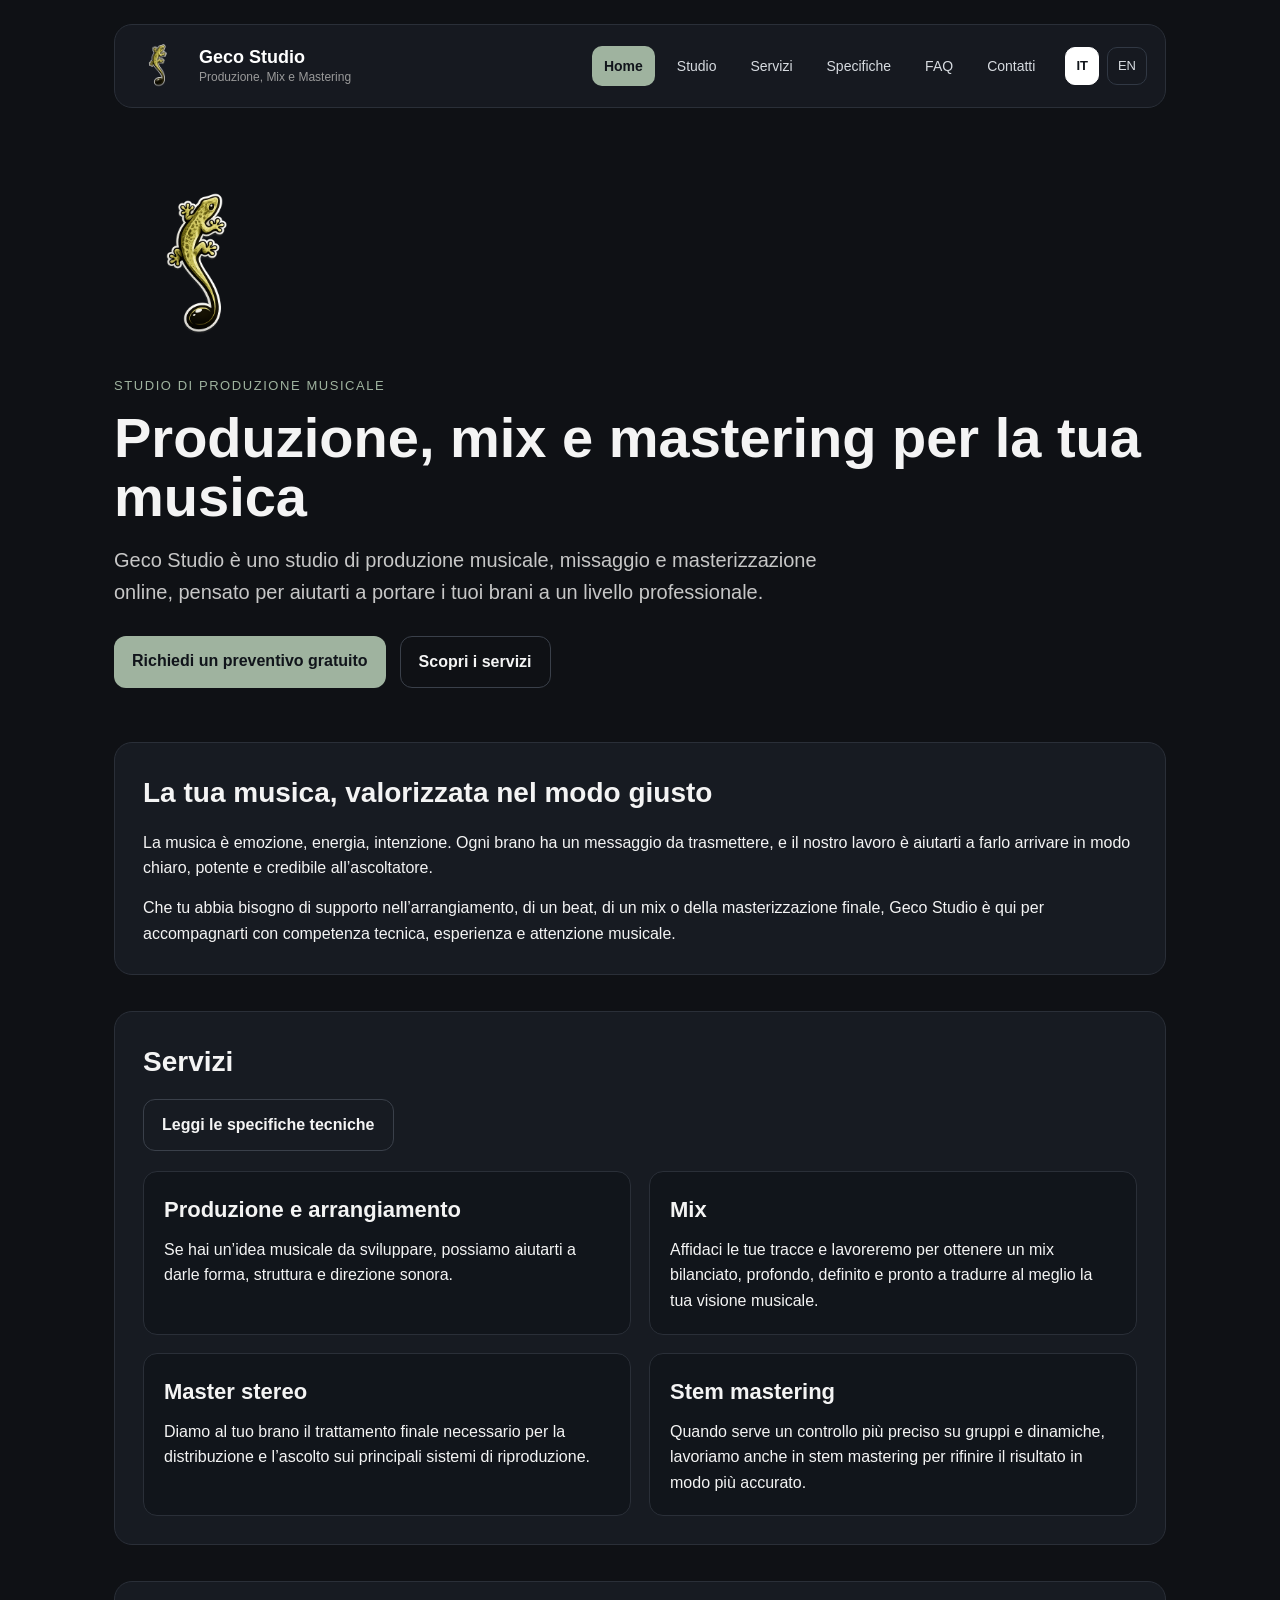
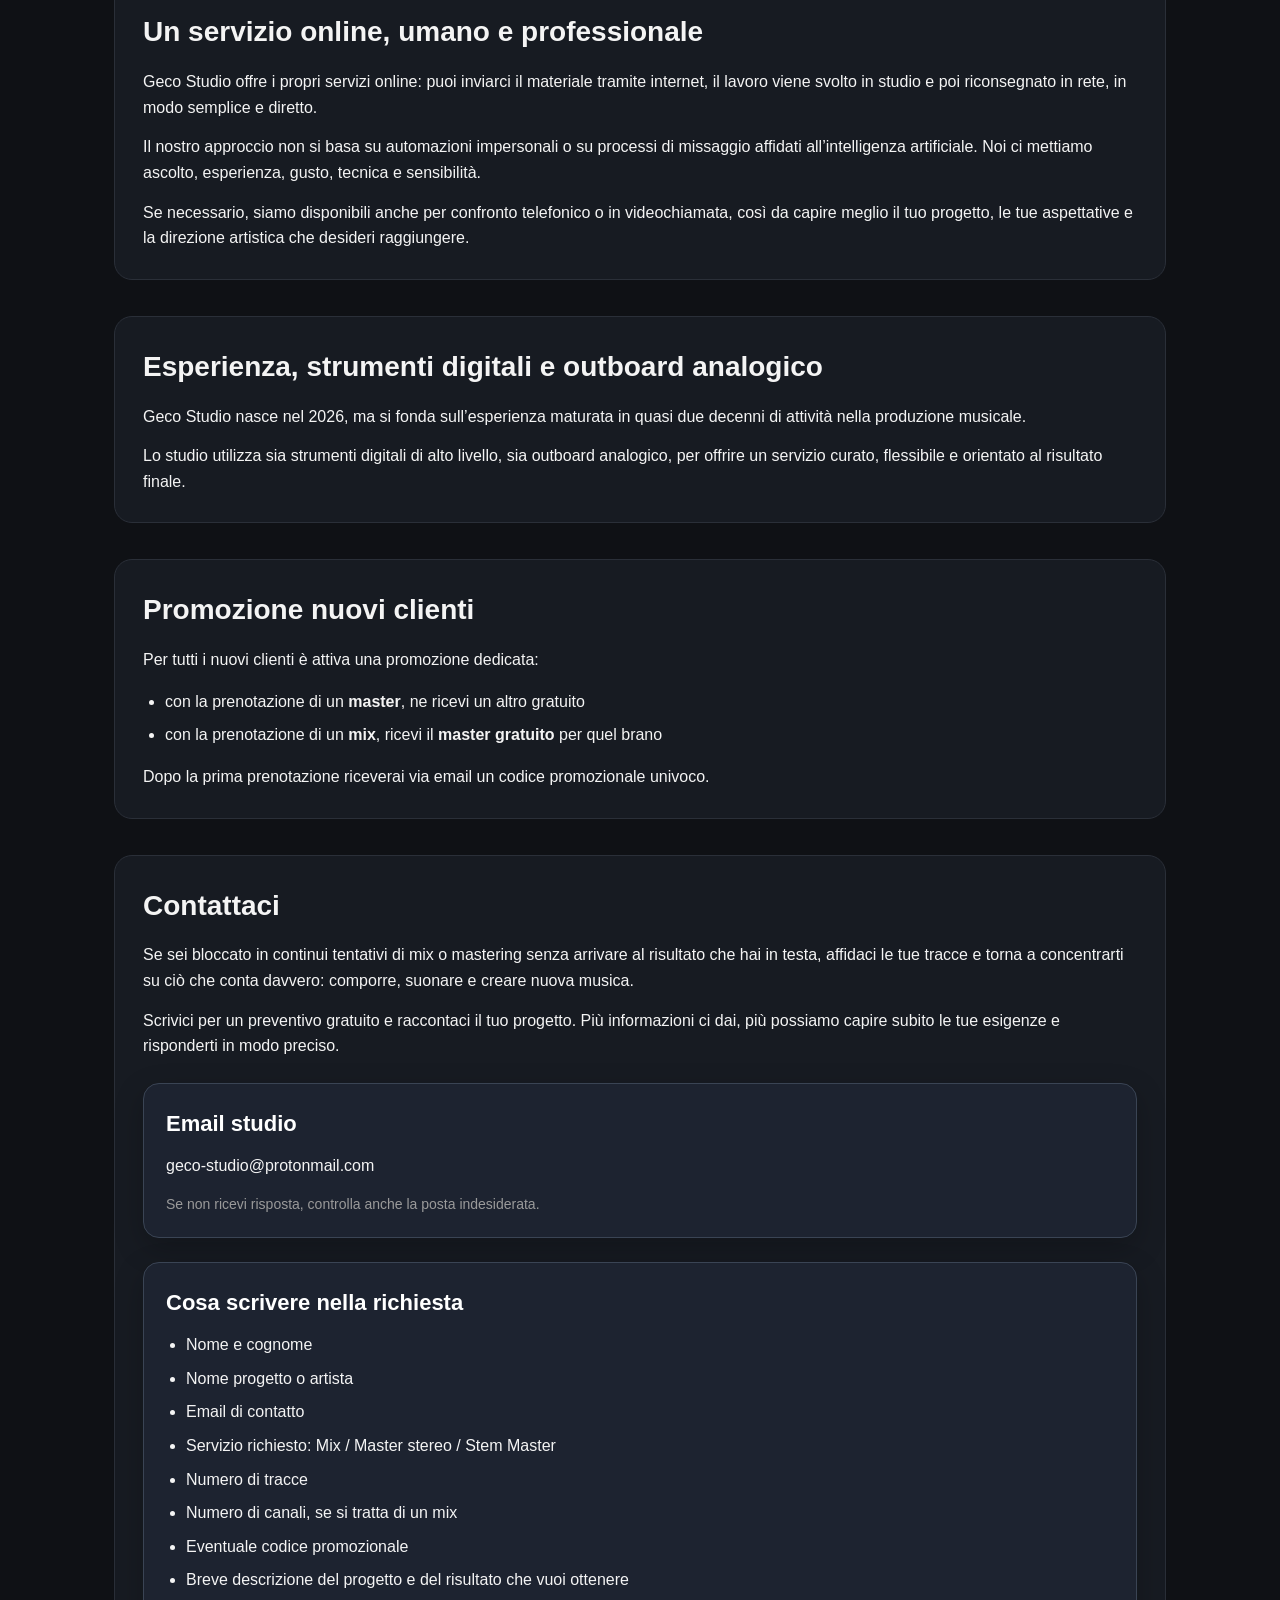
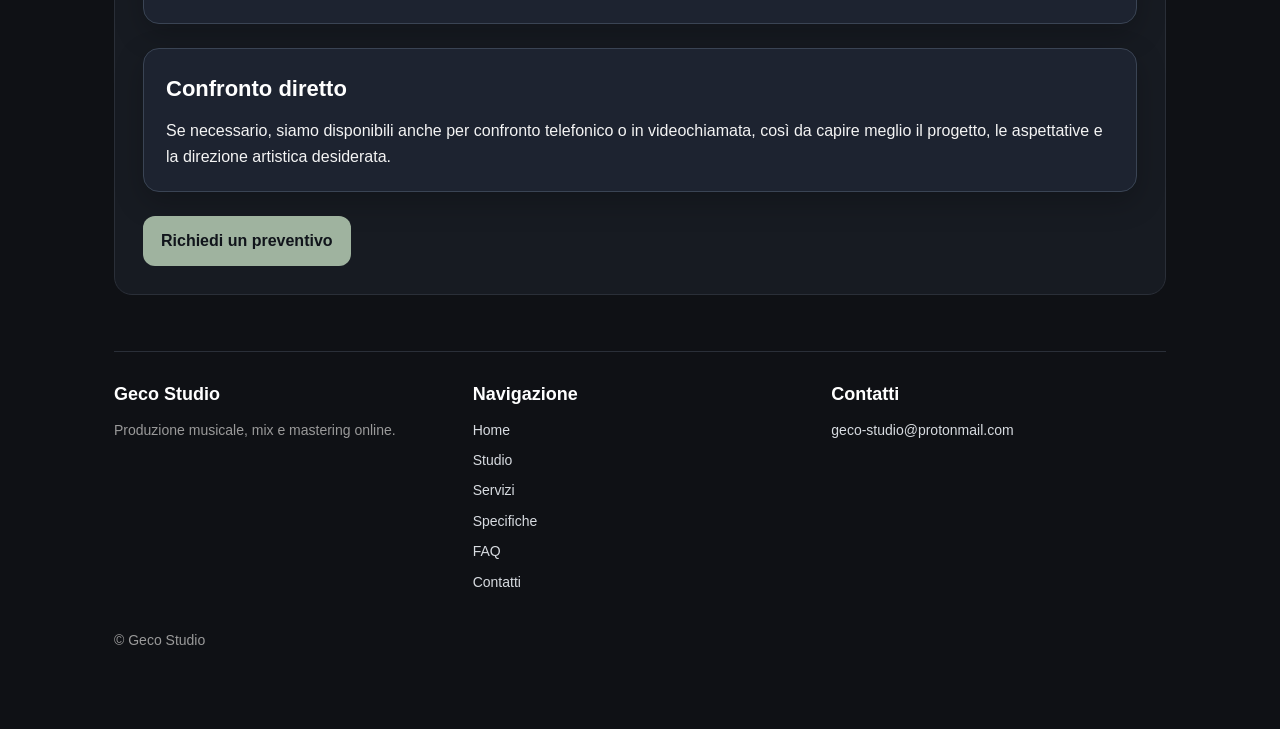
==== commit 71c824c6: "Add FAQ link to navigation in index.html" ====
--- a/index.html
+++ b/index.html
@@ -204,6 +204,7 @@
       <p><a href="studio.html">Studio</a></p>
       <p><a href="servizi.html">Servizi</a></p>
       <p><a href="specifiche.html">Specifiche</a></p>
+      <p><a href="faq.html">FAQ</a></p>
       <p><a href="contatti.html">Contatti</a></p>
     </div>
 
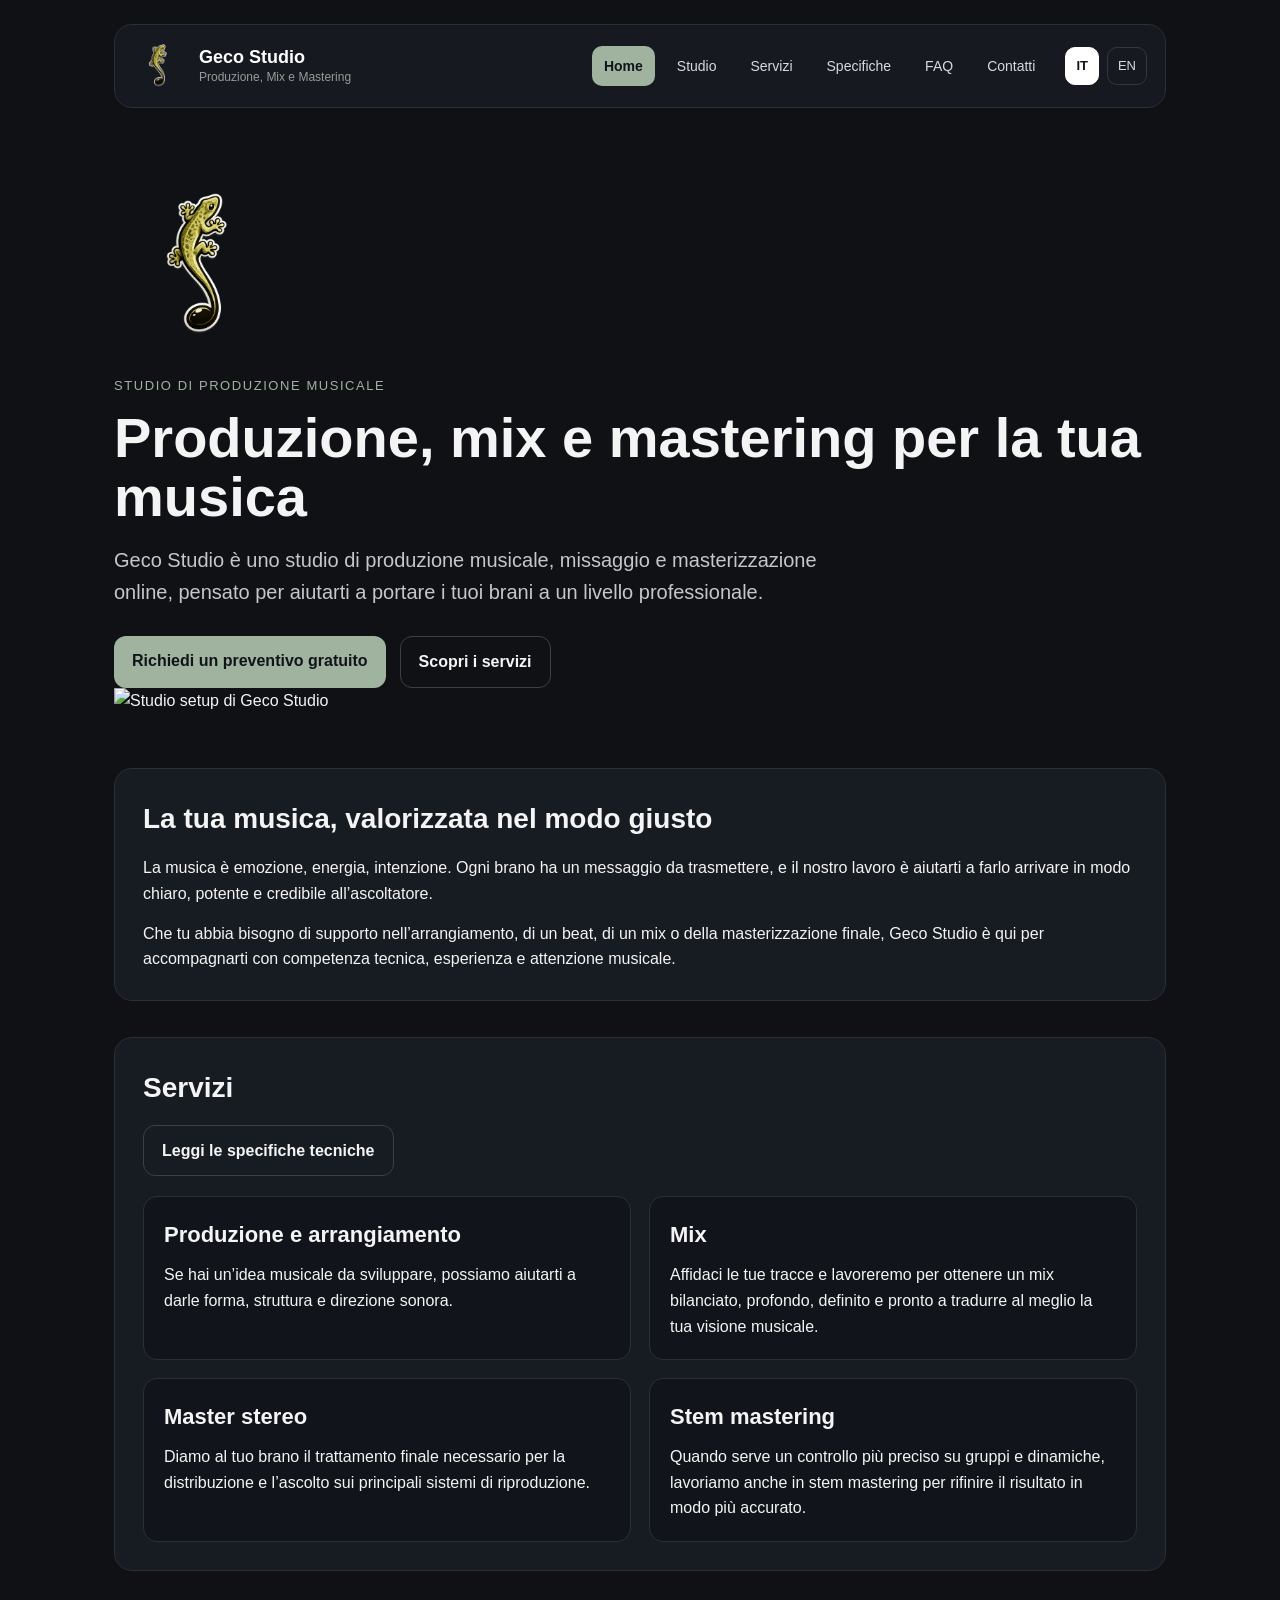
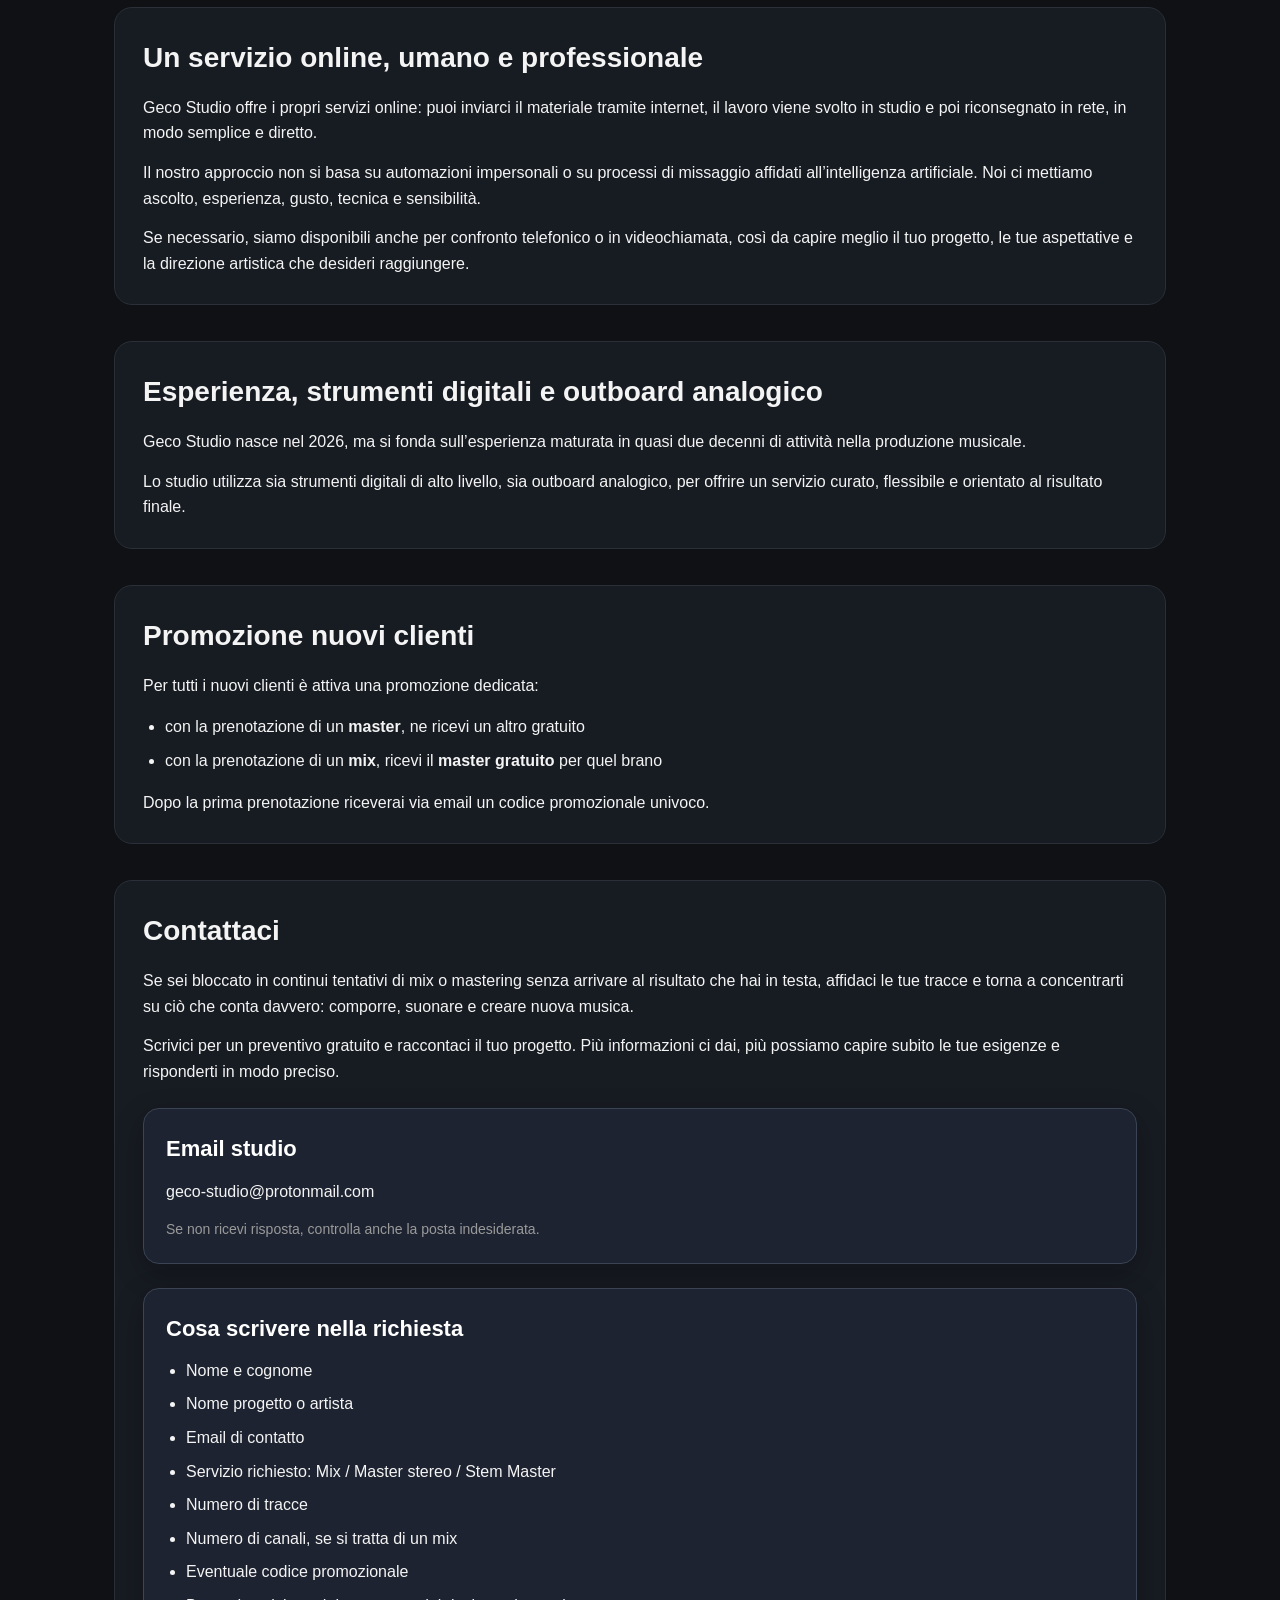
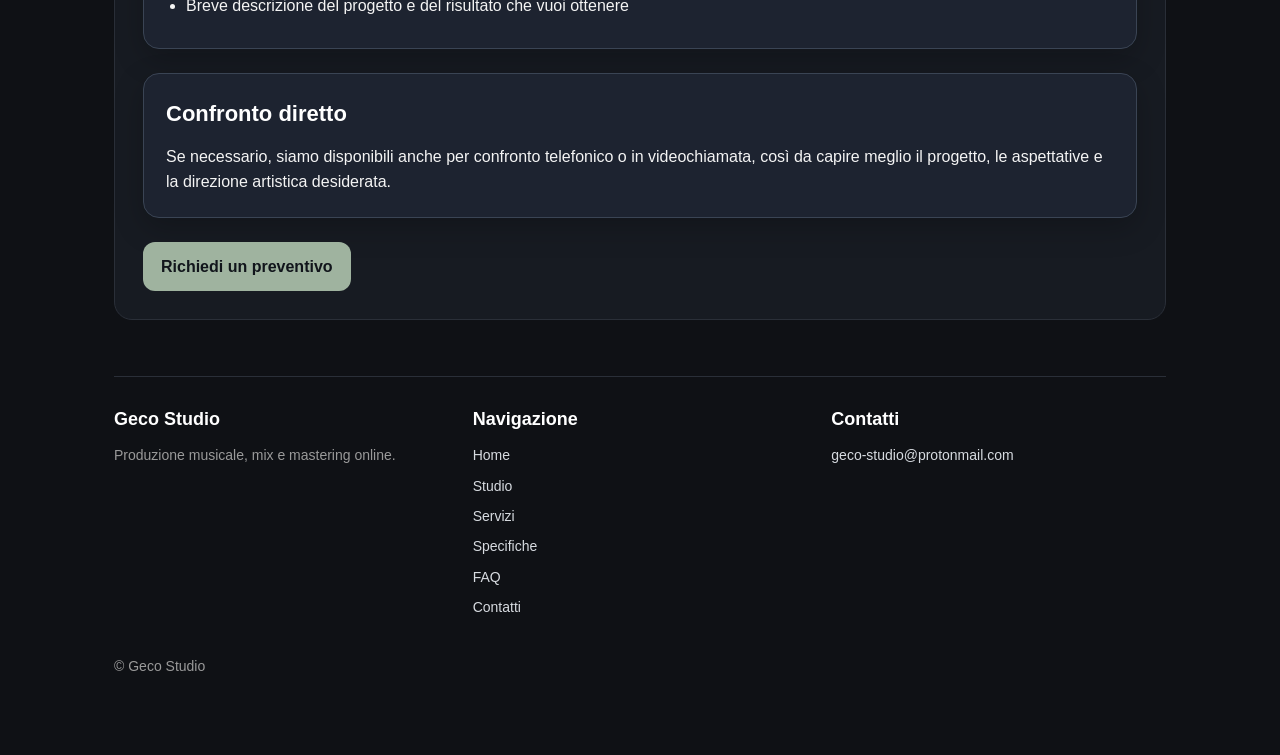
==== commit bf980510: "Add hero image block to index.html Added a hero image block with an image for the studio setup." ====
--- a/index.html
+++ b/index.html
@@ -52,6 +52,10 @@
         <a href="#contatti" class="button button-primary">Richiedi un preventivo gratuito</a>
         <a href="servizi.html" class="button button-secondary">Scopri i servizi</a>
       </div>
+
+      <div class="hero-image-block">
+      <img src="images/studio-hero.jpg" alt="Studio setup di Geco Studio" class="hero-image">
+      </div>
     </section>
 
     <section class="card">
